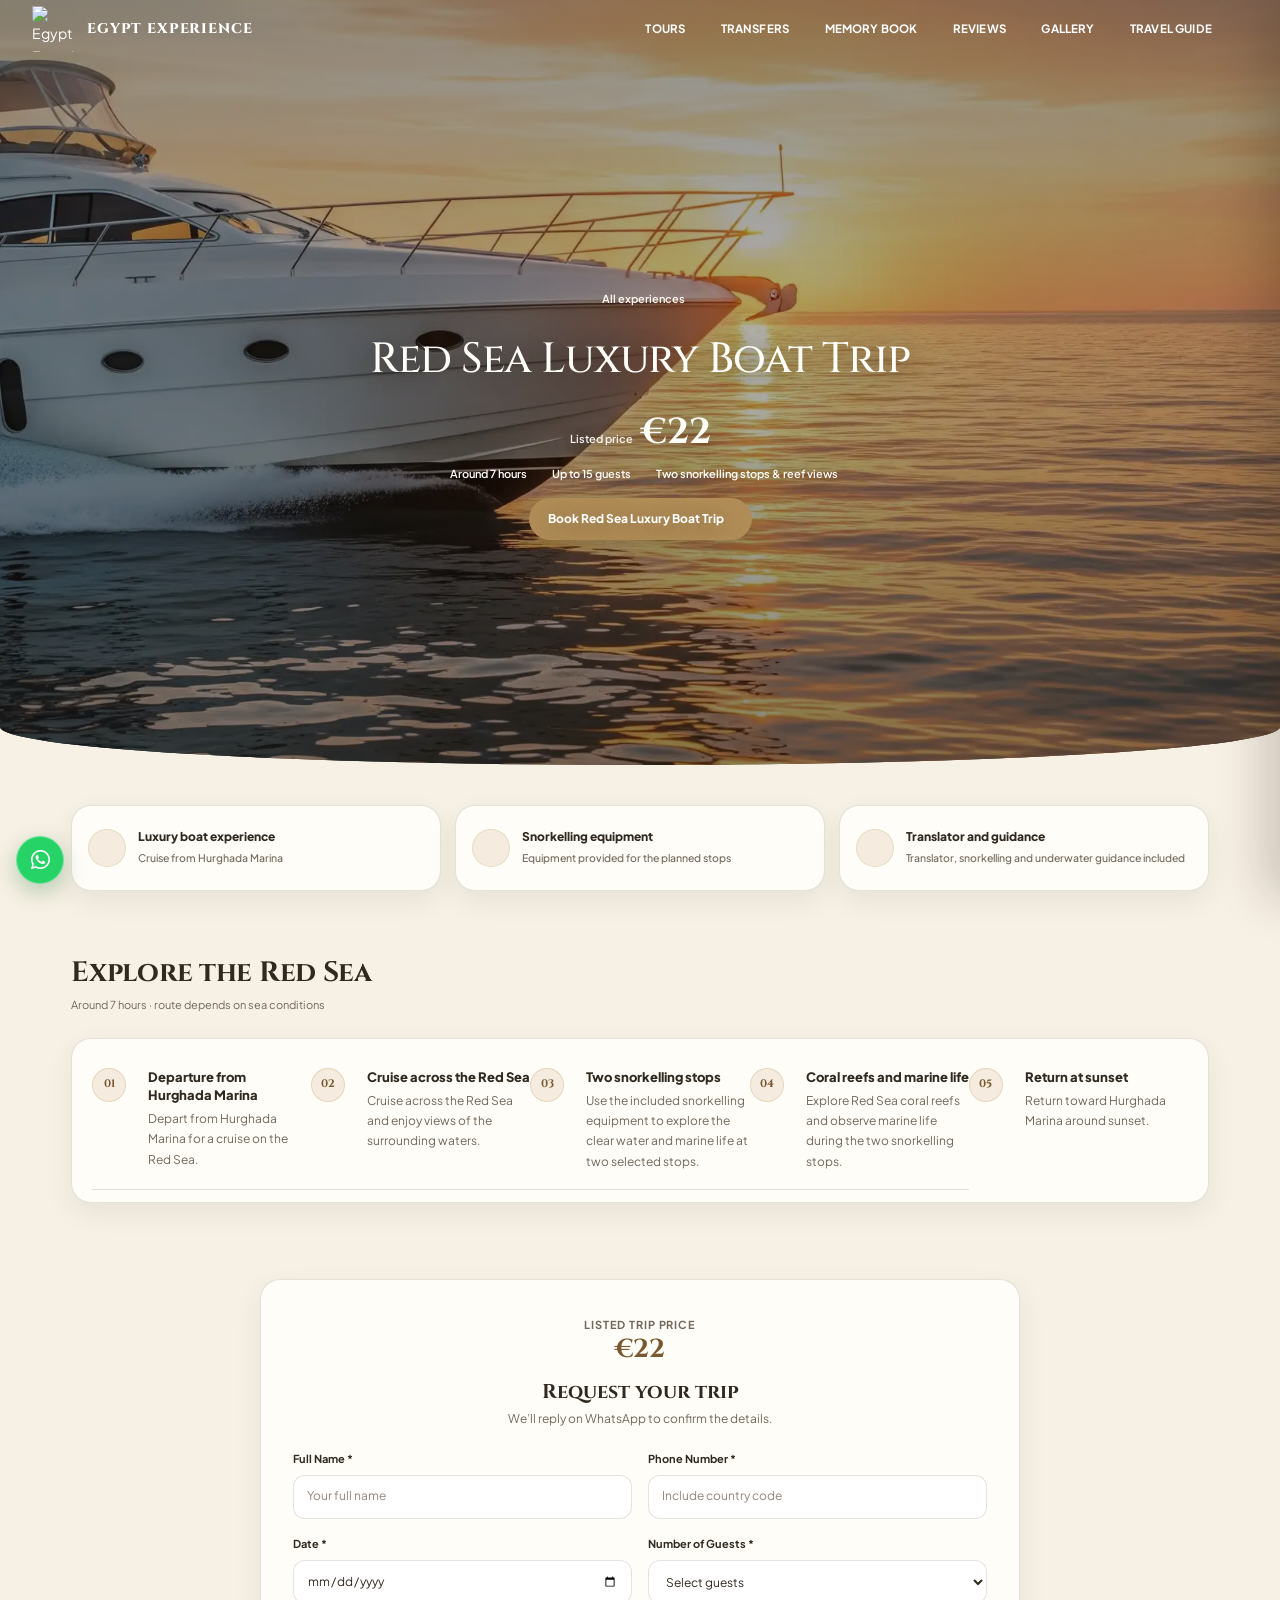
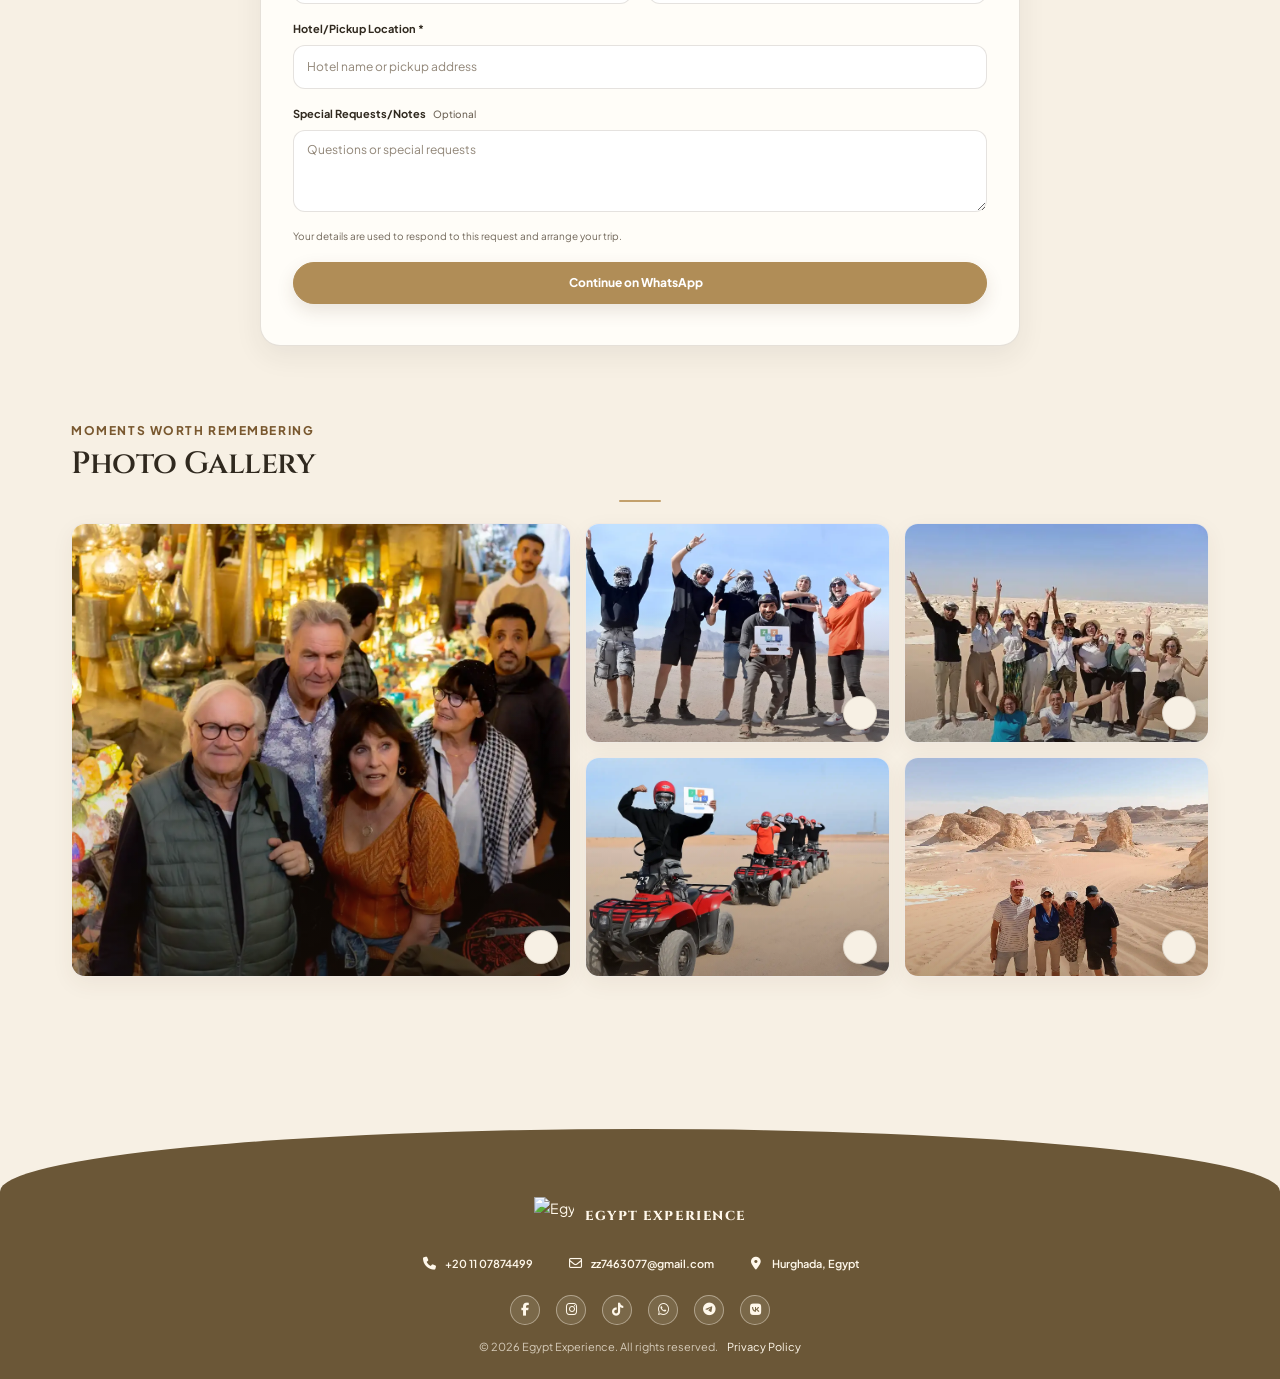
==== Boat11.html @ 452a79b2 "Add files via upload" ====
<!DOCTYPE html>

<html dir="ltr" lang="en">
<head>
<meta charset="utf-8"/>
<meta content="width=device-width, initial-scale=1" name="viewport"/>
<meta content="#f4e5d2" name="theme-color"/>
<meta content="Cruise from Hurghada Marina with two snorkelling stops, snorkelling equipment, a translator, and snorkelling and underwater guidance. Explore Red Sea coral reefs and marine life, returning around sunset." name="description"/>
<meta content="index, follow, max-image-preview:large" name="robots"/>
<link href="https://egyptexperience.com/Boat11.html" rel="canonical"/>
<meta content="website" property="og:type"/>
<meta content="Egypt Experience" property="og:site_name"/>
<meta content="A Luxury Day on the Red Sea | Egypt Experience" property="og:title"/>
<meta content="Cruise from Hurghada Marina with two snorkelling stops, snorkelling equipment, a translator, and snorkelling and underwater guidance. Explore Red Sea coral reefs and marine life, returning around sunset." property="og:description"/>
<meta content="https://egyptexperience.com/Boat11.html" property="og:url"/>
<meta content="https://egyptexperience.com/Boat11.webp" property="og:image"/>
<meta content="Red Sea Luxury Boat Trip in Egypt" property="og:image:alt"/>
<meta content="image/webp" property="og:image:type"/>
<meta content="summary_large_image" name="twitter:card"/>
<meta content="A Luxury Day on the Red Sea | Egypt Experience" name="twitter:title"/>
<meta content="Cruise from Hurghada Marina with two snorkelling stops, snorkelling equipment, a translator, and snorkelling and underwater guidance. Explore Red Sea coral reefs and marine life, returning around sunset." name="twitter:description"/>
<meta content="https://egyptexperience.com/Boat11.webp" name="twitter:image"/>
<title>
   A Luxury Day on the Red Sea | Egypt Experience
  </title>
<link href="logo.webp" rel="icon" type="image/webp"/>
<link as="image" fetchpriority="high" href="Boat.webp" rel="preload"/>
<link href="https://fonts.googleapis.com" rel="preconnect"/>
<link crossorigin="" href="https://fonts.gstatic.com" rel="preconnect"/>
<link href="https://fonts.googleapis.com/css2?family=Cinzel:wght@400;500;600;700&amp;family=Dancing+Script:wght@500;600;700&amp;family=Plus+Jakarta+Sans:wght@300;400;500;600;700;800&amp;display=swap" rel="stylesheet"/>
<link href="https://cdnjs.cloudflare.com/ajax/libs/font-awesome/6.4.0/css/all.min.css" rel="stylesheet"/>
<link href="trip.css" rel="stylesheet"/>
<script defer="" src="https://unpkg.com/lucide@0.468.0/dist/umd/lucide.min.js">
</script>
<script defer="" src="trip.js">
</script>
<script type="application/ld+json">
   {"@context":"https://schema.org","@type":"TouristTrip","name":"Red Sea Luxury Boat Trip","description":"Cruise from Hurghada Marina with two snorkelling stops, snorkelling equipment, a translator, and snorkelling and underwater guidance. Explore Red Sea coral reefs and marine life, returning around sunset.","touristType":"Up to 15 guests","image":"https://egyptexperience.com/Boat11.webp","url":"https://egyptexperience.com/Boat11.html","provider":{"@type":"Organization","name":"Egypt Experience","url":"https://egyptexperience.com/"},"offers":{"@type":"Offer","price":"22","priceCurrency":"EUR","availability":"https://schema.org/InStock","url":"https://egyptexperience.com/Boat11.html"},"itinerary":{"@type":"ItemList","itemListElement":[{"@type":"ListItem","position":1,"name":"Departure from Hurghada Marina"},{"@type":"ListItem","position":2,"name":"Cruise across the Red Sea"},{"@type":"ListItem","position":3,"name":"Two snorkelling stops"},{"@type":"ListItem","position":4,"name":"Coral reefs and marine life"},{"@type":"ListItem","position":5,"name":"Return at sunset"}]}}
  </script>
</head>
<body data-trip-max-guests="15" data-trip-name="Red Sea Luxury Boat Trip" data-trip-price="22" data-whatsapp-number="201107874499">
<header class="app-header">
<div class="header-inner">
<a aria-label="Egypt Experience home" class="header-left" href="index.html">
<img alt="Egypt Experience Logo" class="brand-logo" height="44" src="logo.webp" width="44"/>
<span class="brand-name">EGYPT EXPERIENCE</span>
</a>
<nav aria-label="Main navigation" class="site-nav">
<a href="index.html#trips">TOURS</a>
<a href="index.html#transfer">TRANSFERS</a>
<a href="index.html#about">MEMORY BOOK</a>
<a href="index.html#reviews">REVIEWS</a>
<a href="index.html#gallery">GALLERY</a>
<a href="index.html#guide">TRAVEL GUIDE</a>
</nav>
<div class="header-right">
<button aria-controls="mobile-drawer" aria-expanded="false" aria-label="Open Navigation Menu" class="icon-btn" id="open-drawer-btn" type="button">
<i data-lucide="menu"></i>
</button>
</div>
</div>
</header>
<div aria-hidden="true" class="drawer-backdrop" id="drawer-backdrop" inert="">
</div><aside aria-hidden="true" aria-label="Mobile Navigation" class="drawer-aside" id="mobile-drawer" inert="" role="dialog" tabindex="-1">
<div class="drawer-header">
<h2>
     EGYPT EXPERIENCE
    </h2>
<button aria-label="Close Navigation Menu" class="close-btn" id="close-drawer-btn" type="button">
<i data-lucide="x">
</i>
</button>
</div>
<nav class="drawer-nav">
<a class="active" href="index.html#trips">
<i data-lucide="compass">
</i>
<span>
      Excursions
     </span>
</a>
<a href="index.html#transfer">
<i data-lucide="car">
</i>
<span>
      Transfers
     </span>
</a>
<a href="index.html#about">
<i data-lucide="book-open">
</i>
<span>
      Our Story
     </span>
</a>
<a href="index.html#reviews">
<i data-lucide="star">
</i>
<span>
      Reviews
     </span>
</a>
<a href="index.html#gallery">
<i data-lucide="image">
</i>
<span>
      Gallery
     </span>
</a>
<a href="index.html#guide">
<i data-lucide="info">
</i>
<span>
      Trip Guide
     </span>
</a>
</nav>
<div class="drawer-footer">
<p>
     © 2026 Egypt Experience.
    </p> <p>
     Crafting Unforgettable Journeys.
    </p>
</div>
</aside>
<main id="main-content" tabindex="-1">
<section aria-labelledby="trip-title" class="trip-hero section-shell">
<div aria-hidden="true" class="trip-hero-background">
<img alt="" decoding="async" fetchpriority="high" height="667" src="Boat.webp" width="1000"/>
</div>
<div class="hero-copy">
<a class="back-link" href="index.html#trips">
<i aria-hidden="true" data-lucide="arrow-left">
</i>
      All experiences
     </a>
<h1 id="trip-title">
      Red Sea Luxury
      <span>
       Boat Trip
      </span>
</h1>
<div aria-label="Listed price: 22 euros" class="hero-price">
<span>
       Listed price
      </span>
<strong>
       €22
      </strong>
</div>
<div aria-label="Trip highlights" class="hero-highlights">
<span>
<i aria-hidden="true" data-lucide="clock-3">
</i>
       Around 7 hours
      </span>
<span>
<i aria-hidden="true" data-lucide="users">
</i>
       Up to 15 guests
      </span>
<span>
<i aria-hidden="true" data-lucide="mountain">
</i>
       Two snorkelling stops &amp; reef views
      </span>
</div>
<div class="hero-actions">
<a class="button button-primary" href="#booking">
       Book Red Sea Luxury Boat Trip
       <i aria-hidden="true" data-lucide="arrow-up-right">
</i>
</a>
</div>
</div>
</section>
<div class="trip-main">
<section aria-label="Trip highlights" class="trip-in-a-glance">
<article class="glance-card">
<span class="glance-icon">
<i aria-hidden="true" data-lucide="car-front">
</i>
</span>
<div>
<h2>
        Luxury boat experience
       </h2>
<p>
        Cruise from Hurghada Marina
       </p>
</div>
</article>
<article class="glance-card">
<span class="glance-icon">
<i aria-hidden="true" data-lucide="coffee">
</i>
</span>
<div>
<h2>
        Snorkelling equipment
       </h2>
<p>
        Equipment provided for the planned stops
       </p>
</div>
</article>
<article class="glance-card">
<span class="glance-icon">
<i aria-hidden="true" data-lucide="snowflake">
</i>
</span>
<div>
<h2>
        Translator and guidance
       </h2>
<p>
        Translator, snorkelling and underwater guidance included
       </p>
</div>
</article>
</section>
<section aria-labelledby="itinerary-title" class="trip-section itinerary-compact">
<div class="section-title-row">
<div>
<h2 class="trip-section-heading" id="itinerary-title">
        Explore the Red Sea
       </h2>
</div>
<span class="section-aside-note">
       Around 7 hours · route depends on sea conditions
      </span>
</div>
<ol class="simple-itinerary">
<li>
<span class="timeline-number">
        01
       </span>
<div>
<h3>
         Departure from Hurghada Marina
        </h3>
<p>
         Depart from Hurghada Marina for a cruise on the Red Sea.
        </p>
</div>
</li>
<li>
<span class="timeline-number">
        02
       </span>
<div>
<h3>
         Cruise across the Red Sea
        </h3>
<p>
         Cruise across the Red Sea and enjoy views of the surrounding waters.
        </p>
</div>
</li>
<li>
<span class="timeline-number">
        03
       </span>
<div>
<h3>
         Two snorkelling stops
        </h3>
<p>
         Use the included snorkelling equipment to explore the clear water and marine life at two selected stops.
        </p>
</div>
</li>
<li>
<span class="timeline-number">
        04
       </span>
<div>
<h3>
         Coral reefs and marine life
        </h3>
<p>
         Explore Red Sea coral reefs and observe marine life during the two snorkelling stops.
        </p>
</div>
</li>
<li>
<span class="timeline-number">
        05
       </span>
<div>
<h3>
         Return at sunset
        </h3>
<p>
         Return toward Hurghada Marina around sunset.
        </p>
</div>
</li>
</ol>
</section>
<section aria-labelledby="booking-title" class="trip-section booking-layout" id="booking">
<form class="booking-form" id="booking-form">
<div class="form-heading">
<p class="booking-price-label">
        Listed trip price
       </p>
<div class="booking-price">
<strong>
         €22
        </strong>
</div>
<h3 id="booking-title">
        Request your trip
       </h3>
<p>
        We’ll reply on WhatsApp to confirm the details.
       </p>
</div>
<div class="form-grid">
<label class="field">
<span>
         Full Name *
        </span>
<input autocomplete="name" maxlength="90" name="guestName" placeholder="Your full name" required=""/>
</label>
<label class="field">
<span>
         Phone Number *
        </span>
<input autocomplete="tel" maxlength="35" name="guestPhone" placeholder="Include country code" required="" type="tel"/>
</label>
<label class="field">
<span>
         Date *
        </span>
<input id="trip-date" name="tripDate" required="" type="date"/>
</label>
<label class="field">
<span>
         Number of Guests *
        </span>
<select id="guest-count" name="guests" required="">
<option disabled="" selected="" value="">
          Select guests
         </option>
<option value="1">
          1 guest
         </option>
<option value="2">
          2 guests
         </option>
<option value="3">
          3 guests
         </option>
<option value="4">
          4 guests
         </option>
<option value="5">
          5 guests
         </option>
<option value="6">
          6 guests
         </option>
<option value="7">
          7 guests
         </option>
<option value="8">
          8 guests
         </option>
<option value="9">
          9 guests
         </option>
<option value="10">
          10 guests
         </option>
<option value="11">
          11 guests
         </option>
<option value="12">
          12 guests
         </option>
<option value="13">
          13 guests
         </option>
<option value="14">
          14 guests
         </option>
<option value="15">
          15 guests
         </option>
<option value="16">
          16 guests
         </option>
<option value="17">
          17 guests
         </option>
<option value="18">
          18 guests
         </option>
<option value="19">
          19 guests
         </option>
<option value="20">
          20 guests
         </option>
</select>
</label>
<label class="field field-full">
<span>
         Hotel/Pickup Location *
        </span>
<input maxlength="180" name="pickup" placeholder="Hotel name or pickup address" required=""/>
</label>
<label class="field field-full">
<span>
         Special Requests/Notes
         <em>
          Optional
         </em>
</span>
<textarea maxlength="700" name="notes" placeholder="Questions or special requests" rows="2"></textarea>
</label>
</div>
<p class="form-privacy">
       Your details are used to respond to this request and arrange your trip.
      </p>
<button class="trip-submit" type="submit">
       Continue on WhatsApp
       <i aria-hidden="true" data-lucide="arrow-up-right">
</i>
</button>
<p aria-live="polite" class="form-feedback" id="form-feedback" role="status">
</p>
</form>
</section>
<section class="gallery-section" id="gallery">
  <div class="gallery-header">
    <span class="gallery-subtitle">Moments Worth Remembering</span>
    <h2 class="gallery-title">Photo Gallery</h2>
  </div>
  <div class="gallery-grid">
    <a class="gallery-item" href="front image 1.webp">
      <img alt="Gallery photo 1" decoding="async" loading="lazy" src="front image 1.webp"/>
      <div class="gallery-overlay"><div class="gallery-icon"><i data-lucide="maximize-2"></i></div></div>
    </a>
    <a class="gallery-item" href="front image 2.webp">
      <img alt="Gallery photo 2" decoding="async" loading="lazy" src="front image 2.webp"/>
      <div class="gallery-overlay"><div class="gallery-icon"><i data-lucide="maximize-2"></i></div></div>
    </a>
    <a class="gallery-item" href="front image 3.webp">
      <img alt="Gallery photo 3" decoding="async" loading="lazy" src="front image 3.webp"/>
      <div class="gallery-overlay"><div class="gallery-icon"><i data-lucide="maximize-2"></i></div></div>
    </a>
    <a class="gallery-item" href="front image 4.webp">
      <img alt="Gallery photo 4" decoding="async" loading="lazy" src="front image 4.webp"/>
      <div class="gallery-overlay"><div class="gallery-icon"><i data-lucide="maximize-2"></i></div></div>
    </a>
    <a class="gallery-item" href="front image 5.webp">
      <img alt="Gallery photo 5" decoding="async" loading="lazy" src="front image 5.webp"/>
      <div class="gallery-overlay"><div class="gallery-icon"><i data-lucide="maximize-2"></i></div></div>
    </a>
  </div>
</section>
</div>
</main>
<footer class="site-footer">
  <div class="footer-inner">
    <div class="footer-brand">
      <img alt="Egypt Experience Logo" class="footer-logo" height="40" src="logo.webp" width="40" />
      <span class="footer-brand-name">EGYPT EXPERIENCE</span>
    </div>

    <div class="footer-contact">
      <a aria-label="Call Egypt Experience" class="footer-contact-item" href="tel:+201107874499">
        <i class="fa-solid fa-phone"></i>
        <span>+20 11 07874499</span>
      </a>
      <a class="footer-contact-item" href="mailto:zz7463077@gmail.com">
        <i class="fa-regular fa-envelope"></i>
        <span>zz7463077@gmail.com</span>
      </a>
      <span class="footer-contact-item footer-location">
        <i aria-hidden="true" class="fa-solid fa-location-dot"></i>
        <span>Hurghada, Egypt</span>
      </span>
    </div>

    <div aria-label="Social media links" class="footer-social">
      <a aria-label="Facebook" href="https://www.facebook.com/share/1FWZJ5X1Gh/" rel="noopener noreferrer" target="_blank">
        <i aria-hidden="true" class="fa-brands fa-facebook-f"></i>
      </a>
      <a aria-label="Instagram" href="https://www.instagram.com/egyptexperienceofficial?igsh=MXY0bWU3azJvdzhnZA==" rel="noopener noreferrer" target="_blank">
        <i aria-hidden="true" class="fa-brands fa-instagram"></i>
      </a>
      <a aria-label="TikTok" href="https://www.tiktok.com/@zoztavelegypt1?_t=ZS-8xWNUdJKrAN&amp;_r=1" rel="noopener noreferrer" target="_blank">
        <i aria-hidden="true" class="fa-brands fa-tiktok"></i>
      </a>
      <a aria-label="WhatsApp" href="https://wa.me/201107874499?text=Hello%20Egypt%20Experience" rel="noopener noreferrer" target="_blank">
        <i aria-hidden="true" class="fa-brands fa-whatsapp"></i>
      </a>
      <a aria-label="Telegram" href="https://t.me/EgyptExperience" rel="noopener noreferrer" target="_blank">
        <i aria-hidden="true" class="fa-brands fa-telegram"></i>
      </a>
      <a aria-label="VK social network" href="https://vk.ru/id1078291245" rel="noopener noreferrer" target="_blank">
        <i aria-hidden="true" class="fa-brands fa-vk"></i>
      </a>
    </div>

    <div class="footer-bottom">
      <p>© 2026 Egypt Experience. All rights reserved. <a class="footer-legal-link" href="Policies.html">Privacy Policy</a></p>
    </div>
  </div>
</footer>
<a aria-label="Chat with Egypt Experience on WhatsApp" class="floating-whatsapp" href="https://wa.me/201107874499?text=Hello%20Egypt%20Experience" rel="noopener noreferrer" target="_blank">
<i aria-hidden="true" class="fa-brands fa-whatsapp">
</i>
</a>
<button aria-label="Back to top" class="back-to-top" id="back-to-top" type="button">
<i aria-hidden="true" data-lucide="arrow-up">
</i>
</button>

<div aria-hidden="true" aria-label="Gallery image viewer" class="gallery-lightbox" id="gallery-lightbox" role="dialog" tabindex="-1" inert>
  <div class="gallery-lightbox-content" id="gallery-lightbox-content">
    <button aria-label="Close image viewer" class="gallery-lightbox-close" id="gallery-lightbox-close" type="button"><i data-lucide="x"></i></button>
    <div aria-live="polite" class="gallery-lightbox-info">
      <span id="gallery-lightbox-count">1 / 5</span><span id="gallery-lightbox-caption">Gallery image</span>
    </div>
    <button aria-label="Previous image" class="gallery-lightbox-control gallery-lightbox-nav gallery-lightbox-previous" id="gallery-lightbox-previous" type="button"><i data-lucide="chevron-left"></i></button>
    <img alt="" class="gallery-lightbox-image" decoding="async" draggable="false" id="gallery-lightbox-image"/>
    <button aria-label="Next image" class="gallery-lightbox-control gallery-lightbox-nav gallery-lightbox-next" id="gallery-lightbox-next" type="button"><i data-lucide="chevron-right"></i></button>
    <div aria-label="Image zoom controls" class="gallery-zoom-controls">
      <button aria-label="Zoom out" class="gallery-zoom-button" id="gallery-zoom-out" type="button"><i data-lucide="minus"></i></button>
      <button aria-label="Reset zoom" class="gallery-zoom-button" id="gallery-zoom-reset" type="button"><i data-lucide="maximize-2"></i></button>
      <button aria-label="Zoom in" class="gallery-zoom-button" id="gallery-zoom-in" type="button"><i data-lucide="plus"></i></button>
    </div>
  </div>
</div></body>
</html>
---- trip.css ----
*,
*::before,
*::after { box-sizing: border-box; }
html { scroll-behavior: smooth; scroll-padding-top: 24px; }
body { min-width: 320px; min-height: 100vh; min-height: 100dvh; margin: 0; overflow-x: clip; -webkit-font-smoothing: antialiased; -moz-osx-font-smoothing: grayscale; }
body.modal-open { overflow: hidden; }
img { display: block; max-width: 100%; }
a,
button,
input,
textarea { -webkit-tap-highlight-color: transparent; }
[data-lucide],
svg.lucide { display: inline-block; vertical-align: middle; stroke: currentColor; fill: none; }
.skip-link { position: fixed; z-index: 200; top: 10px; left: 10px; padding: 12px 16px; transform: translateY(-160%); }
.skip-link:focus { transform: translateY(0); }
.app-header { position: absolute; z-index: 45; top: 0; left: 0; width: 100%; padding-top: max(8px, env(safe-area-inset-top)); }
.header-inner { display: flex; width: min(1280px, 100%); height: 58px; align-items: center; justify-content: space-between; margin: 0 auto; padding: 0 var(--page-gutter); }
.header-left { display: inline-flex; min-width: 0; align-items: center; gap: 10px; }
.brand-logo,
.footer-logo { width: 46px; height: 46px; flex: 0 0 auto; object-fit: cover; }
.header-right { display: flex; align-items: center; gap: 9px; }
.icon-btn,
.close-btn { display: inline-flex; width: 46px; height: 46px; min-width: 44px; min-height: 44px; align-items: center; justify-content: center; cursor: pointer; }
.icon-btn svg { width: 19px; height: 19px; }
.close-btn { flex: 0 0 44px; }
.close-btn svg { width: 18px; height: 18px; }
.trip-main { width: min(var(--content-width), 100%); margin: 0 auto; padding: 0 var(--page-gutter) 76px; }
.trip-hero { position: relative; isolation: isolate; display: grid; min-height: clamp(456px, 58.9vw, 655.5px); place-items: center; overflow: hidden; margin: 18px calc(var(--page-gutter) * -1) 0; padding: clamp(100px, 12vw, 150px) var(--page-gutter) 74px; text-align: center; }
.trip-hero::before { position: absolute; z-index: -2; inset: 0; content: ""; }
.hero-copy { width: min(850px, 100%); margin: auto; }
.trip-submit { display: inline-flex; min-height: 48px; align-items: center; justify-content: center; gap: 10px; padding: 12px 20px; cursor: pointer; transition: filter var(--motion-fast) ease, transform var(--motion-standard) var(--motion-ease); }
.trip-submit svg { width: 17px; height: 17px; }
.trip-section { margin-top: clamp(38px, 5vw, 52px); scroll-margin-top: 24px; }
.trip-section-heading { margin: 0 0 17px; line-height: 1.25; text-wrap: balance; }
.trip-submit { width: 100%; margin-top: 20px; }
.floating-whatsapp,
.back-to-top { position: fixed; z-index: 70; bottom: max(16px, env(safe-area-inset-bottom)); display: grid; width: 48px; height: 48px; place-items: center; cursor: pointer; transition: opacity var(--motion-standard) ease,
      visibility var(--motion-standard) ease,
      transform var(--motion-standard) var(--motion-ease),
      background-color var(--motion-fast) ease; }
.floating-whatsapp { left: max(16px, env(safe-area-inset-left)); }
.floating-whatsapp:hover { transform: translateY(-3px); }
.back-to-top { right: max(16px, env(safe-area-inset-right)); opacity: 0; visibility: hidden; pointer-events: none; transform: translateY(10px); }
.back-to-top.is-visible { opacity: 1; visibility: visible; pointer-events: auto; transform: translateY(0); }
.back-to-top svg { width: 19px; height: 19px; stroke-width: 2.4; }
.site-footer { position: relative; z-index: 20; isolation: isolate; width: 100%; min-height: 374px; margin-top: 12px; overflow: hidden; padding: 60px 20px 20px; }
.site-footer::before { position: absolute; z-index: -2; inset: 0; content: ""; }
.site-footer::after { position: absolute; z-index: -1; inset: 0; content: ""; pointer-events: none; }
.footer-inner { position: relative; display: flex; width: min(760px, 100%); min-height: 282px; flex-direction: column; align-items: center; margin: 0 auto; text-align: center; }
.footer-brand { display: flex; flex-direction: column; align-items: center; gap: 7px; margin-bottom: 22px; }
.footer-logo { width: 42px; height: 42px; }
#gallery-previous { grid-column: 1; grid-row: 2; }
#gallery-next { grid-column: 3; grid-row: 2; }
.sr-only { position: absolute; width: 1px; height: 1px; overflow: hidden; clip: rect(0,0,0,0); white-space: nowrap; clip-path: inset(50%); }
@media (max-width: 760px) {.trip-main { padding-bottom: 60px; }
.trip-hero { min-height: clamp(446.5px, 74.1svh, 617.5px); padding-top: 112px; }
.site-footer { min-height: 332px; margin-top: 4px; padding: 50px 16px 18px; }
.floating-whatsapp,
.back-to-top { bottom: max(12px, env(safe-area-inset-bottom)); width: 44px; height: 44px; }
.floating-whatsapp { left: max(12px, env(safe-area-inset-left)); }
.back-to-top { right: max(12px, env(safe-area-inset-right)); }}
@media (max-width: 480px) {.header-inner { padding-inline: 13px; }
.brand-name { max-width: 160px; }
.brand-logo { width: 38px; height: 38px; }
.trip-hero { margin-top: 12px; }
.trip-section { margin-top: 36px; }
.site-footer { min-height: 310px; padding: 44px 14px 16px; }
.footer-brand { margin-bottom: 19px; }
.footer-logo { width: 36px; height: 36px; }}
@media (max-width: 360px) {.brand-name { max-width: 135px; }
.header-inner { padding-inline: 10px; }}
@media (max-height: 520px) and (orientation: landscape) {.trip-hero { min-height: 389.5px; padding-top: 90px; padding-bottom: 62px; }}
@media (prefers-reduced-motion: reduce) {html { scroll-behavior: auto; }
*,
*::before,
*::after { scroll-behavior: auto !important; animation-duration: .01ms !important; animation-iteration-count: 1 !important; transition-duration: .01ms !important; }}
.app-header { position:absolute; }
.header-inner { height:54px; padding-inline:clamp(14px,2.5vw,28px)
; }
.brand-logo { width:42px; height:42px
; }
.icon-btn { width:42px; height:42px; min-width:42px; min-height:42px
; }
.trip-hero { min-height:clamp(460px,70vh,680px); margin:0 calc(var(--page-gutter)*-1) 0; padding:clamp(104px,13vh,145px) var(--page-gutter) 68px; text-align:center
; }
.trip-hero-background { position:absolute; z-index:-2; inset:0; display:block; width:100%; height:100%
; }
.trip-hero-background img { width:100%; height:100%; object-fit:cover; object-position:center
; }
.trip-hero::before { display:none
; }
.hero-copy { width:min(700px,100%); margin:auto; }
.back-link { display:inline-flex; align-items:center; gap:6px; margin-bottom:20px; opacity:.94
; }
.back-link svg { width:14px; height:14px
; }
.hero-price { display:flex; align-items:baseline; justify-content:center; gap:8px; margin-top:14px; }
.hero-price strong { line-height:1; }
.trip-submit { display:inline-flex; min-height:42px; align-items:center; justify-content:center; gap:8px; padding:9px 17px; cursor:pointer; transition:background-color .2s ease,transform .2s ease
; }
.trip-submit svg { width:15px; height:15px
; }
.trip-submit:hover { transform:translateY(-1px); }
.trip-main { width:min(var(--content-width),100%); margin:0 auto; padding:0 var(--page-gutter) 38px
; }
.trip-in-a-glance { display:grid; grid-template-columns:repeat(3,minmax(0,1fr)); gap:12px; margin:22px 0 35px
; }
.glance-card { display:flex; min-width:0; align-items:center; gap:11px; padding:16px 15px; }
.glance-icon { display:grid; width:35px; height:35px; flex:0 0 35px; place-items:center; }
.glance-icon svg { width:17px; height:17px
; }
.glance-card h2 { margin:0 0 4px; line-height:1.35
; }
.glance-card p { margin:0; line-height:1.5
; }
.trip-section { margin-top:36px; scroll-margin-top:24px
; }
.section-title-row { display:flex; align-items:end; justify-content:space-between; gap:18px; margin-bottom:14px
; }
.trip-section-heading { margin:0; line-height:1.2; text-wrap:balance
; }
.section-aside-note,
.gallery-short-note { margin:0 0 2px; white-space:nowrap
; }
.simple-itinerary { position:relative; display:grid; grid-template-columns:repeat(5,minmax(0,1fr)); gap:0; margin:0; padding:0; list-style:none
; }
.simple-itinerary::before { position:absolute; top:17px; right:7%; left:7%; height:1px; content:""
; }
.simple-itinerary li { position:relative; min-width:0; padding:0 11px 0 0
; }
.timeline-number { position:relative; display:grid; width:34px; height:34px; place-items:center; margin-bottom:12px; }
.simple-itinerary h3 { margin:0 0 5px; line-height:1.45
; }
.simple-itinerary p { margin:0; line-height:1.65
; }
.booking-layout { display:grid; grid-template-columns:minmax(0,.78fr) minmax(380px,1fr); align-items:start; gap:clamp(24px,4vw,52px); padding:23px 0 0; }
.booking-form { min-width:0; padding:21px; }
.form-heading { margin-bottom:15px
; }
.form-heading h3 { margin:0; line-height:1.3
; }
.form-heading p { margin:5px 0 0; line-height:1.5
; }
.form-grid { display:grid; grid-template-columns:repeat(2,minmax(0,1fr)); gap:12px
; }
.field { display:grid; min-width:0; gap:5px; }
.field-full { grid-column:1/-1
; }
.field em { margin-left:4px; }
.field input,
.field select,
.field textarea { width:100%; min-width:0; min-height:39px; padding:9px 11px; line-height:1.4
; }
.field textarea { min-height:58px; resize:vertical
; }
.form-privacy { margin:12px 0; line-height:1.55
; }
.trip-submit { width:100%; min-height:42px; }
.form-feedback { margin:8px 0 0; line-height:1.5
; }
.form-feedback:empty { display:none
; }
.gallery-section { padding-bottom:6px
; }
.gallery-layout { display:grid; grid-template-columns:minmax(0,1.25fr) minmax(0,1fr); gap:10px
; }
.gallery-main,
.gallery-thumb { position:relative; display:block; min-width:0; overflow:hidden; padding:0; cursor:zoom-in
; }
.gallery-main { min-height:280px
; }
.gallery-main img,
.gallery-thumb img { width:100%; height:100%; object-fit:cover; transition:transform .3s ease
; }
.gallery-side { display:grid; grid-template-columns:repeat(2,minmax(0,1fr)); grid-template-rows:repeat(2,minmax(0,1fr)); gap:10px; min-width:0
; }
.gallery-thumb { min-height:135px
; }
.image-expand { position:absolute; right:9px; bottom:9px; display:grid; width:29px; height:29px; place-items:center; }
.image-expand svg { width:14px; height:14px
; }
.gallery-main:hover img,
.gallery-thumb:hover img { transform:scale(1.025)
; }
.site-footer { min-height:0; margin-top:34px; padding:22px var(--page-gutter) 18px; }
.site-footer::before,
.site-footer::after { display:none
; }
.footer-inner { display:flex; width:min(var(--content-width),100%); min-height:0; flex-direction:row; flex-wrap:wrap; align-items:center; justify-content:space-between; gap:12px; margin:0 auto; text-align:left
; }
.footer-brand { display:inline-flex; align-items:center; gap:8px; }
.footer-logo { width:30px; height:30px; }
.footer-links { display:flex; flex-wrap:wrap; gap:14px
; }
.footer-links a { text-underline-offset:3px
; }
.copyright { width:100%; text-align:center
; }
.floating-whatsapp { position:fixed; right:18px; bottom:18px; z-index:35; display:grid; width:45px; height:45px; place-items:center; }
.floating-whatsapp svg { width:21px; height:21px
; }
.back-to-top { position:fixed; right:21px; bottom:73px; z-index:34; display:grid; width:37px; height:37px; place-items:center; opacity:0; pointer-events:none; transform:translateY(8px); transition:opacity .2s ease,transform .2s ease; cursor:pointer
; }
.back-to-top.is-visible { opacity:1; pointer-events:auto; transform:translateY(0)
; }
@media (max-width:800px) {.trip-hero { min-height:clamp(420px,76svh,600px); padding-top:100px; padding-bottom:60px
  ; }
.trip-in-a-glance { gap:8px; margin:15px 0 28px
  ; }
.glance-card { align-items:flex-start; gap:8px; padding:12px 10px
  ; }
.glance-icon { width:30px; height:30px; flex-basis:30px
  ; }
.glance-icon svg { width:15px; height:15px
  ; }
.simple-itinerary { grid-template-columns:1fr; gap:12px
  ; }
.simple-itinerary::before { top:16px; bottom:16px; left:16px; width:1px; height:auto
  ; }
.simple-itinerary li { display:grid; grid-template-columns:34px minmax(0,1fr); gap:10px; padding:0
  ; }
.timeline-number { grid-row:1; margin:0; }
.simple-itinerary h3 { margin:1px 0 3px; }
.booking-layout { grid-template-columns:minmax(0,1fr) minmax(0,1.25fr); gap:18px
  ; }
.booking-form { padding:16px
  ; }
.gallery-main { min-height:220px
  ; }
.gallery-thumb { min-height:105px
  ; }}
@media (max-width:620px) {.header-inner { height:50px; padding-inline:14px
  ; }
.brand-logo { width:38px; height:38px
  ; }
.brand-name { max-width:180px
  ; }
.icon-btn { width:39px; height:39px; min-width:39px; min-height:39px
  ; }
.trip-hero { min-height:clamp(410px,74svh,570px); padding:92px 16px 58px
  ; }
.back-link { margin-bottom:17px; }
.hero-price { margin-top:13px
  ; }
.trip-main { padding-inline:14px; padding-bottom:28px
  ; }
.trip-in-a-glance { grid-template-columns:1fr; gap:7px; margin:13px 0 27px
  ; }
.glance-card { align-items:center; padding:10px 12px
  ; }
.trip-section { margin-top:28px
  ; }
.section-title-row { align-items:flex-start; margin-bottom:12px
  ; }
.section-aside-note,
.gallery-short-note { white-space:normal; text-align:right
  ; }
.simple-itinerary { gap:11px
  ; }
.simple-itinerary p { line-height:1.55
  ; }
.booking-layout { grid-template-columns:1fr; gap:12px; padding-top:17px
  ; }
.booking-form { padding:14px; }
.form-heading { margin-bottom:12px
  ; }
.form-grid { gap:10px
  ; }
.field input,
.field select,
.field textarea { min-height:37px; padding:8px 9px; }
.field textarea { min-height:54px
  ; }
.trip-submit { min-height:40px; }
.gallery-layout { grid-template-columns:1fr; gap:8px
  ; }
.gallery-main { min-height:0; aspect-ratio:1.45
  ; }
.gallery-side { grid-template-columns:repeat(2,minmax(0,1fr)); grid-template-rows:auto; gap:8px
  ; }
.gallery-thumb { min-height:0; aspect-ratio:1.25
  ; }
.site-footer { margin-top:25px; padding:17px 14px 14px
  ; }
.footer-inner { justify-content:center; gap:10px
  ; }
.footer-links { justify-content:center; gap:12px
  ; }
.floating-whatsapp { right:12px; bottom:12px; width:41px; height:41px
  ; }
.back-to-top { right:14px; bottom:62px; width:34px; height:34px
  ; }}
@media (max-width:360px) {.trip-main { padding-inline:11px
  ; }
.form-grid { grid-template-columns:1fr
  ; }
.field-full { grid-column:auto
  ; }
.footer-links { gap:9px
  ; }}
@media (prefers-reduced-motion:reduce) {*,
*::before,
*::after { scroll-behavior:auto!important; transition-duration:.01ms!important; }}
.trip-main { padding-bottom:clamp(42px,5vw,64px)
; }
.trip-in-a-glance { margin-top:25px; margin-bottom:clamp(42px,5.2vw,60px); gap:14px
; }
.glance-card { padding:17px 16px; gap:12px
; }
.glance-card h2 { line-height:1.4
; }
.glance-card p { line-height:1.6
; }
.trip-section { margin-top:clamp(44px,5.3vw,62px)
; }
.section-title-row { margin-bottom:22px; align-items:flex-end
; }
.trip-section-heading { line-height:1.15; }
.simple-itinerary { row-gap:0
; }
.simple-itinerary h3 { line-height:1.45
; }
.simple-itinerary p { line-height:1.65
; }
.booking-layout { display:block; max-width:760px; margin:clamp(48px,6vw,68px) auto 0; padding:0; scroll-margin-top:32px
; }
.booking-form { position:relative; max-width:760px; margin:0 auto; padding:clamp(18px,3vw,28px); }
.form-heading { text-align:center; margin-bottom:20px
; }
.booking-price-label { margin:0 0 3px; line-height:1.1
; }
.booking-price { display:flex; align-items:baseline; justify-content:center; gap:8px; margin:0 0 12px; }
.booking-price strong { line-height:1.1; }
.gallery-section { margin-top:clamp(48px,6vw,70px); padding-bottom:8px
; }
.gallery-layout { gap:13px
; }
.gallery-main img,
.gallery-thumb img { object-fit:cover
; }
.site-footer { margin-top:clamp(32px,4vw,46px); padding:23px var(--page-gutter) 13px; }
.footer-inner { width:min(var(--content-width),100%); min-height:52px; display:flex; flex-direction:row; flex-wrap:nowrap; align-items:flex-end; justify-content:space-between; gap:20px; text-align:left
; }
.footer-brand { flex:0 0 auto; gap:8px; white-space:nowrap
; }
.footer-logo { width:31px; height:31px; object-fit:cover
; }
.footer-links { display:flex; flex:0 1 auto; align-items:center; justify-content:center; gap:clamp(12px,2vw,23px); margin-left:auto
; }
.footer-links a { white-space:nowrap
; }
.copyright { flex:0 0 auto; width:auto; margin:0; line-height:1.5; text-align:right; white-space:nowrap
; }
.floating-whatsapp { right:max(16px,env(safe-area-inset-right)); left:auto; bottom:max(16px,env(safe-area-inset-bottom)); width:48px; height:48px; }
.floating-whatsapp i { line-height:1
; }
.floating-whatsapp svg { display:none
; }
.back-to-top { right:max(21px,env(safe-area-inset-right)); bottom:74px; width:37px; height:37px; }
.back-to-top:hover { transform:translateY(-3px)
; }
.sr-only { position:absolute; width:1px; height:1px; padding:0; margin:-1px; overflow:hidden; clip:rect(0,0,0,0); white-space:nowrap; }
@media (max-width:760px) {.trip-in-a-glance { margin:18px 0 38px; gap:9px
  ; }
.glance-card { padding:13px 12px
  ; }
.trip-section { margin-top:42px
  ; }
.section-title-row { margin-bottom:17px
  ; }
.booking-layout { margin-top:44px
  ; }
.booking-form { padding:17px 14px
  ; }
.gallery-section { margin-top:46px
  ; }
.site-footer { margin-top:30px; padding:19px 15px 15px
  ; }
.footer-inner { min-height:0; flex-direction:column; align-items:center; justify-content:center; gap:11px; text-align:center
  ; }
.footer-links { margin:0; gap:18px
  ; }
.copyright { width:100%; text-align:center; white-space:normal
  ; }
.floating-whatsapp { right:max(12px,env(safe-area-inset-right)); bottom:max(12px,env(safe-area-inset-bottom)); width:44px; height:44px
  ; }
.back-to-top { right:max(16px,env(safe-area-inset-right)); bottom:66px; width:35px; height:35px
  ; }}
@media (max-width:420px) {.footer-links { gap:12px
  ; }}
.trip-hero { display:grid; grid-template-columns:minmax(0,1fr) minmax(0,.92fr); align-items:center; gap:clamp(28px,5vw,66px); min-height:clamp(470px,56vw,650px); padding:clamp(100px,12vw,132px) clamp(22px,5vw,68px) 64px; text-align:left; }
.trip-hero-background { z-index:-2
; }
.hero-copy { width:min(100%,560px); margin:0; justify-self:end; text-align:left
; }
.hero-copy .back-link { margin-bottom:18px
; }
.hero-copy h1 { max-width:560px; margin:0; line-height:1.15; text-wrap:balance
; }
.hero-price { justify-content:flex-start; gap:8px; margin-top:16px
; }
.hero-highlights { display:flex; flex-wrap:wrap; gap:9px 14px; margin-top:17px
; }
.hero-highlights span { display:inline-flex; align-items:center; gap:6px; line-height:1.5
; }
.hero-highlights svg { width:14px; height:14px; }
.hero-actions { display:flex; align-items:center; flex-wrap:wrap; gap:10px; margin-top:20px
; }
.hero-actions .button { min-height:42px; padding:10px 16px; }
.trip-main { padding-bottom:clamp(48px,6vw,76px)
; }
.trip-in-a-glance { gap:14px; margin:clamp(28px,4vw,44px) 0 0
; }
.glance-card { padding:17px 16px; gap:12px; min-height:86px
; }
.glance-card p { line-height:1.6
; }
.trip-section { margin-top:var(--section-space); scroll-margin-top:35px
; }
.section-title-row { display:block; margin:0 auto clamp(22px,3vw,32px); text-align:center
; }
.section-title-row>div { width:100%; text-align:center
; }
.trip-section-heading { margin:0 auto; line-height:1.2; text-align:center
; }
.section-aside-note,
.gallery-short-note { display:block; margin:10px auto 0; white-space:normal; text-align:center; }
.simple-itinerary { grid-template-columns:repeat(5,minmax(0,1fr)); gap:12px; padding:25px 22px 22px; }
.simple-itinerary::before { top:42px; right:9%; left:9%; height:2px; }
.simple-itinerary li { padding:0 6px 0 0
; }
.timeline-number { width:36px; height:36px; margin-bottom:14px; }
.simple-itinerary h3 { line-height:1.5
; }
.simple-itinerary p { line-height:1.75
; }
.booking-layout { margin-top:var(--section-space); padding-top:clamp(28px,4vw,42px); gap:clamp(22px,4vw,48px)
; }
.booking-form { padding:clamp(19px,2.5vw,28px); }
.form-heading { margin-bottom:20px
; }
.booking-price { display:flex; align-items:baseline; gap:8px; margin:3px 0 15px; }
.booking-price strong { line-height:1; }
.field { gap:7px
; }
.field input,
.field select,
.field textarea { min-height:43px; padding:10px 12px; transition:border-color .18s ease,box-shadow .18s ease
; }
.trip-submit { min-height:46px; touch-action:manipulation
; }
.gallery-section { margin-top:var(--section-space); padding-bottom:12px
; }
.gallery-layout { gap:13px
; }
.gallery-main,
.gallery-thumb { touch-action:manipulation
; }
.gallery-main { min-height:310px
; }
.gallery-thumb { min-height:148px
; }
.site-footer { margin-top:clamp(38px,5vw,60px); padding:24px var(--page-gutter) 18px; }
.footer-inner { display:grid; grid-template-columns:auto 1fr auto; align-items:center; gap:12px 24px
; }
.footer-brand { white-space:nowrap
; }
.footer-links { justify-content:center; gap:clamp(12px,2vw,24px)
; }
.footer-links a { min-height:36px; display:inline-flex; align-items:center
; }
.copyright { grid-column:1/-1; padding-top:10px; }
.floating-whatsapp { right:18px; bottom:18px; left:auto; width:48px; height:48px; }
.back-to-top { right:23px; bottom:76px; width:39px; height:39px
; }
.sr-only { position:absolute; width:1px; height:1px; padding:0; margin:-1px; overflow:hidden; clip:rect(0,0,0,0); white-space:nowrap; }
@media (max-width:900px) {.trip-hero { grid-template-columns:minmax(0,1fr) minmax(0,.8fr); gap:24px; padding-inline:26px
  ; }
.simple-itinerary { grid-template-columns:repeat(3,minmax(0,1fr)); row-gap:24px
  ; }
.simple-itinerary::before { display:none
  ; }
.simple-itinerary li { padding:0 8px 0 0
  ; }
.booking-layout { grid-template-columns:minmax(0,.7fr) minmax(0,1fr)
  ; }
.footer-inner { grid-template-columns:1fr auto
  ; }
.footer-links { justify-content:flex-end
  ; }
.copyright { grid-column:1/-1
  ; }}
@media (max-width:680px) {.trip-hero { grid-template-columns:1fr; gap:28px; min-height:0; padding:104px 20px 55px; text-align:left
  ; }
.hero-copy { width:100%; max-width:520px; justify-self:center
  ; }
.trip-in-a-glance { grid-template-columns:1fr; gap:10px; margin-top:25px
  ; }
.glance-card { min-height:0; align-items:center; padding:13px 14px
  ; }
.trip-section { margin-top:clamp(48px,12vw,64px)
  ; }
.section-title-row { margin-bottom:23px
  ; }
.simple-itinerary { grid-template-columns:1fr; gap:0; padding:19px 16px
  ; }
.simple-itinerary li { display:grid; grid-template-columns:38px minmax(0,1fr); gap:12px; padding:14px 0; }
.timeline-number { grid-row:1; width:34px; height:34px; margin:0; }
.simple-itinerary h3 { margin:2px 0 5px
  ; }
.simple-itinerary p { line-height:1.75
  ; }
.booking-layout { grid-template-columns:1fr; gap:20px
  ; }
.booking-form { padding:19px 16px
  ; }
.form-grid { gap:12px
  ; }
.field input,
.field select,
.field textarea { min-height:44px; }
.gallery-layout { grid-template-columns:1fr; gap:10px
  ; }
.gallery-main { min-height:0; aspect-ratio:1.25
  ; }
.gallery-side { grid-template-columns:repeat(2,minmax(0,1fr)); grid-template-rows:auto
  ; }
.gallery-thumb { min-height:0; aspect-ratio:1.15
  ; }
.site-footer { margin-top:38px; padding:20px 15px 16px
  ; }
.footer-inner { grid-template-columns:1fr; justify-items:center; gap:9px; text-align:center
  ; }
.footer-links { justify-content:center; gap:9px 18px
  ; }
.footer-links a { min-height:34px
  ; }
.copyright { padding-top:10px; }
.floating-whatsapp { right:14px; bottom:14px; width:46px; height:46px
  ; }
.back-to-top { right:18px; bottom:68px; width:36px; height:36px
  ; }}
@media (max-width:380px) {.trip-hero { padding-inline:15px
  ; }
.hero-highlights { gap:8px
  ; }
.form-grid { grid-template-columns:1fr
  ; }
.field-full { grid-column:auto
  ; }}
.hero-copy { width:min(100%,560px); margin:0; justify-self:end; text-align:left; }
.hero-copy .back-link { margin-bottom:18px
; }
.hero-copy h1 { max-width:560px; margin:0; line-height:1.15; text-wrap:balance; }
.hero-actions .button-primary { display:inline-flex; min-height:42px; align-items:center; justify-content:center; gap:8px; padding:10px 16px; transition:transform .2s ease,filter .2s ease
; }
.hero-actions .button-primary:hover { transform:translateY(-2px); }
@media (max-width:680px) {.hero-copy { width:100%; max-width:520px; justify-self:center
  ; }}
.trip-hero { display: flex; min-height: clamp(390px, 48vw, 520px); align-items: center; justify-content: center; padding: clamp(92px, 10vw, 124px) var(--page-gutter) clamp(54px, 7vw, 76px); text-align: center; }
.hero-copy { width: min(100%, 680px); margin-inline: auto; justify-self: center; text-align: center; }
.hero-copy .back-link { margin-bottom: 20px; }
.hero-copy h1 { max-width: 620px; margin-inline: auto; line-height: 1.22; }
.hero-price { margin-top: 17px; }
.hero-highlights { justify-content: center; gap: 10px 18px; margin-top: 18px; }
.hero-actions { justify-content: center; margin-top: 20px; }
.trip-main { padding-bottom: clamp(56px, 7vw, 82px); }
.trip-in-a-glance { margin-top: 30px; margin-bottom: clamp(42px, 5.5vw, 64px); }
.trip-section { margin-top: clamp(48px, 6vw, 70px); }
.section-title-row { align-items: center; margin-bottom: 20px; }
.trip-section-heading { line-height: 1.3; }
.simple-itinerary { row-gap: 26px; }
.booking-layout { margin-top: clamp(52px, 6.5vw, 76px); }
.gallery-section { margin-top: clamp(52px, 6.5vw, 76px); }
.footer-brand { cursor: default; }
.floating-whatsapp,
.back-to-top { right: max(14px, env(safe-area-inset-right)); left: auto; width: 42px; height: 42px; }
.back-to-top { bottom: calc(max(14px, env(safe-area-inset-bottom)) + 50px); }
.floating-whatsapp { bottom: max(14px, env(safe-area-inset-bottom)); }
.back-to-top svg { width: 18px; height: 18px; }
@media (max-width: 680px) {.trip-hero { min-height: 0; padding: 92px 18px 54px; text-align: center; }
.hero-copy { max-width: 500px; text-align: center; }
.hero-copy .back-link { margin-bottom: 17px; }
.hero-price { margin-top: 14px; }
.hero-highlights { gap: 8px 12px; margin-top: 15px; }
.hero-actions { gap: 12px; margin-top: 17px; }
.trip-in-a-glance { grid-template-columns: 1fr; gap: 10px; margin-top: 22px; margin-bottom: 42px; }
.glance-card { padding: 13px 14px; }
.trip-section { margin-top: 48px; }
.section-title-row { margin-bottom: 18px; }
.simple-itinerary { padding: 15px 13px; }
.simple-itinerary li { padding: 16px 0; }
.simple-itinerary p { line-height: 1.8; }
.booking-layout { margin-top: 50px; padding-top: 26px; }
.booking-form { padding: 17px 14px; }
.gallery-section { margin-top: 50px; }
.site-footer { margin-top: 42px; }
.floating-whatsapp,
.back-to-top { width: 40px; height: 40px; right: max(12px, env(safe-area-inset-right)); }
.back-to-top { bottom: calc(max(12px, env(safe-area-inset-bottom)) + 47px); }
.floating-whatsapp { bottom: max(12px, env(safe-area-inset-bottom)); }}
@media (max-width: 380px) {.trip-hero { padding: 86px 14px 48px; }
.trip-section { margin-top: 44px; }
.section-title-row { margin-bottom: 16px; }
.floating-whatsapp,
.back-to-top { width: 38px; height: 38px; }
.back-to-top { bottom: calc(max(12px, env(safe-area-inset-bottom)) + 45px); }}
.hero-copy h1 { line-height: 1.14; text-wrap: balance; }
.hero-price { gap: 6px; margin-top: clamp(11px, 1.8vw, 16px); }
.hero-highlights { gap: 7px 13px; margin-top: clamp(12px, 2vw, 17px); }
.hero-highlights span { line-height: 1.45; }
.hero-highlights svg { width: 13px; height: 13px; flex: 0 0 auto; }
.hero-actions { gap: 8px; margin-top: clamp(13px, 2vw, 18px); }
.hero-actions .button-primary { min-height: 38px; padding: 8px 13px; gap: 6px; }
.field input::placeholder,
.field textarea::placeholder { line-height: 1.4; }
.gallery-main img,
.gallery-thumb img { object-fit: cover; object-position: center; }
@media (max-width: 680px) {.trip-hero { min-height: 0; padding: 86px 16px 38px; }
.hero-copy { max-width: 440px; }
.hero-copy .back-link { margin-bottom: 13px; }
.hero-copy h1 { line-height: 1.16; }
.hero-price { margin-top: 10px; }
.hero-highlights { max-width: 390px; justify-content: center; gap: 7px 10px; margin: 12px auto 0; }
.hero-actions { margin-top: 14px; }
.hero-actions .button-primary { min-height: 36px; padding: 8px 12px; }
.field input,
.field select,
.field textarea { min-height: 44px; }}
@media (max-width: 380px) {.trip-hero { padding: 82px 12px 34px; }
.hero-highlights { gap: 6px 8px; }
.hero-actions .button-primary { padding-inline: 10px; }}
.trip-hero { min-height: 75vh; min-height: 75svh; height: 75vh; height: 75svh; box-sizing: border-box; overflow: hidden; }
.trip-hero .hero-price { width: fit-content; max-width: 100%; margin: clamp(11px, 1.8vw, 16px) auto 0; justify-content: center; text-align: center; }
.trip-hero .hero-highlights,
.trip-hero .hero-actions { justify-content: center; }
.field input,
.field select,
.field textarea,
.field input::placeholder,
.field textarea::placeholder { line-height: 1.35; }
.field input,
.field select,
.field textarea { padding-inline: 10px; }
@media (max-width: 680px) {.trip-hero { min-height: 75vh; min-height: 75svh; height: 75vh; height: 75svh; padding: 82px 16px 24px; }
.trip-hero .hero-copy { width: 100%; max-width: 440px; margin-inline: auto; }
.trip-hero .hero-price { margin-left: auto; margin-right: auto; }}
.trip-hero { height: 85vh; height: 85svh; min-height: 85vh; min-height: 85svh; max-height: none; }
@media (max-width: 680px) {.trip-hero { height: 85vh; height: 85svh; min-height: 85vh; min-height: 85svh; }
.trip-hero .hero-copy h1 { line-height: 1.16; }
.trip-hero .hero-actions .button-primary { min-height: 32px !important; padding: 7px 10px !important; gap: 5px !important; line-height: 1.2; }}
@media (max-width: 380px) {.trip-hero .hero-actions .button-primary { min-height: 30px !important; padding: 6px 9px !important; }}
.trip-hero-background { position: absolute; z-index: -2; inset: 0; display: block; width: 100%; height: 100%; pointer-events: none; }
.trip-hero-background img { display: block; width: 100%; height: 100%; object-fit: cover; object-position: center; }
.gallery-main img,
.gallery-thumb img { display: block; max-width: 100%; }
.footer-inner { display: flex !important; flex-direction: row !important; flex-wrap: wrap !important; align-items: center !important; justify-content: center !important; gap: 8px 12px !important; text-align: left !important; }
.footer-brand { flex: 0 0 auto; }
.copyright { flex: 0 1 auto !important; width: auto !important; margin: 0 !important; padding: 0 !important; text-align: left !important; white-space: normal !important; }
.footer-links { flex: 0 0 auto !important; justify-content: flex-start !important; gap: 0 !important; margin: 0 !important; }
.footer-links a { display: inline-flex; align-items: center; text-underline-offset: 3px; }
button,
a,
input,
select,
textarea { touch-action: manipulation; }
button,
a { -webkit-tap-highlight-color: rgba(185,134,72,.18); }
@media (max-width: 680px) {.footer-inner { justify-content: center !important; gap: 7px 10px !important; text-align: center !important; }
.footer-brand,
.copyright,
.footer-links { justify-content: center !important; text-align: center !important; }}
@media (prefers-reduced-motion: reduce) {*,
*::before,
*::after { scroll-behavior: auto !important; animation-duration: .01ms !important; animation-iteration-count: 1 !important; transition-duration: .01ms !important; }}
.gallery-layout { grid-template-columns:minmax(0,1.08fr) minmax(0,.92fr); align-items:start; gap:8px; }
.gallery-main,
.gallery-thumb { aspect-ratio: unset; min-height:0; height:auto; }
.gallery-main { aspect-ratio: 4 / 3; align-self:start; }
.gallery-side { grid-template-columns:repeat(2,minmax(0,1fr)); grid-template-rows:repeat(2,auto); align-content:start; gap:8px; }
.gallery-thumb { aspect-ratio: 4 / 3; }
.gallery-main img,
.gallery-thumb img { display:block; width:100%; height:100%; aspect-ratio:inherit; object-fit:cover; object-position:center; }
@media (min-width:761px) {.gallery-layout { grid-template-columns:minmax(0,1fr) minmax(0,.92fr); gap:9px; }
.gallery-main { aspect-ratio:4 / 3; }
.gallery-side { gap:9px; }
.gallery-thumb { aspect-ratio:4 / 3; }}
@media (max-width:760px) {.gallery-layout { grid-template-columns:minmax(0,1fr) minmax(0,.92fr); gap:7px; }
.gallery-side { gap:7px; }
.gallery-main { aspect-ratio:3 / 4; }
.gallery-thumb { aspect-ratio:1 / 1; }}
@media (max-width:420px) {.gallery-layout { grid-template-columns:minmax(0,1fr) minmax(0,.9fr); gap:6px; }
.gallery-side { gap:6px; }
.image-expand { right:5px; bottom:5px; width:25px; height:25px; }}
.gallery-main,
.gallery-thumb { overflow: hidden; isolation: isolate; }
.gallery-main img,
.gallery-thumb img { display: block; width: 100%; height: 100%; object-fit: cover; object-position: center; }
.trip-hero-background { position:absolute; z-index:-2; inset:0; width:100%; height:100%; pointer-events:none; overflow:hidden; }
.trip-hero-background img { display:block; width:100%; height:100%; max-width:none; object-fit:cover; object-position:center; }
.footer-inner { width:min(var(--content-width),100%); margin-inline:auto; }
.footer-brand,
.footer-links,
.copyright { min-width:0; }
@media (max-width:680px) {.trip-hero { padding-bottom:48px; }
.simple-itinerary { gap:0; padding:15px 14px; }
.simple-itinerary li { grid-template-columns:36px minmax(0,1fr); gap:10px; padding:11px 0; }
.timeline-number { width:34px; height:34px; }
.simple-itinerary h3 { margin:1px 0 3px; }
.simple-itinerary p { line-height:1.62; }
.gallery-layout { grid-template-columns:1fr; gap:10px; }
.gallery-main { aspect-ratio:1.65; }
.gallery-side { grid-template-columns:repeat(2,minmax(0,1fr)); grid-template-rows:auto; gap:10px; }
.gallery-thumb { aspect-ratio:1.45; min-height:0; }
.gallery-main,
.gallery-thumb { min-height:44px; }
.site-footer { margin-top:34px; padding:22px 15px calc(16px + env(safe-area-inset-bottom)); }
.footer-inner { display:flex; flex-direction:column; align-items:center; justify-content:center; gap:10px; text-align:center; }
.footer-brand,
.footer-links,
.copyright { width:100%; justify-content:center; text-align:center; }
.footer-links { gap:10px 18px; flex-wrap:wrap; }
.footer-links a { min-height:44px; padding:8px 4px; }
.copyright { padding-top:10px; white-space:normal; }}
@media (max-width:380px) {.simple-itinerary { padding-inline:12px; }
.simple-itinerary li { grid-template-columns:34px minmax(0,1fr); gap:9px; padding:10px 0; }
.simple-itinerary p { line-height:1.58; }
.gallery-main { aspect-ratio:1.55; }
.gallery-side { gap:8px; }
.gallery-thumb { aspect-ratio:1.3; }}
@media (hover:none) and (pointer:coarse) {.gallery-main,
.gallery-thumb,
.trip-submit,
.icon-btn,
.close-btn,
.floating-whatsapp,
.back-to-top { -webkit-tap-highlight-color:transparent; touch-action:manipulation; }
.gallery-main:hover img,
.gallery-thumb:hover img { transform:none; }}
@media (max-width:680px) {.simple-itinerary { gap: 0; padding: 12px 12px; }
.simple-itinerary li { grid-template-columns: 34px minmax(0,1fr); gap: 8px; padding: 7px 0; }
.timeline-number { width: 32px; height: 32px; }
.simple-itinerary h3 { margin: 0 0 2px; }
.simple-itinerary p { line-height: 1.52; }
.gallery-layout { grid-template-columns: 1fr; gap: 9px; }
.gallery-main { width: 100%; aspect-ratio: 16 / 9; }
.gallery-side { grid-template-columns: repeat(2,minmax(0,1fr)); grid-template-rows: repeat(2,minmax(0,1fr)); gap: 9px; }
.gallery-thumb { aspect-ratio: 4 / 3; }
.site-footer { margin-top: 30px; padding: 20px 15px calc(15px + env(safe-area-inset-bottom)); }
.footer-inner { gap: 8px; }}
@media (min-width:681px) {.site-footer { padding-block: 20px 16px; }
.footer-inner { display: grid !important; grid-template-columns: minmax(0,1fr) auto minmax(0,1fr) !important; align-items: center !important; gap: 18px 28px !important; }
.footer-brand { justify-self: start; }
.copyright { justify-self: center; text-align: center !important; }
.footer-links { justify-self: end; }}
@media (max-width:380px) {.simple-itinerary { padding-inline: 10px; }
.simple-itinerary li { grid-template-columns: 32px minmax(0,1fr); gap: 8px; padding: 6px 0; }
.timeline-number { width: 30px; height: 30px; }
.simple-itinerary p { line-height: 1.5; }
.gallery-main { aspect-ratio: 16 / 9; }
.gallery-side { gap: 7px; }
.gallery-thumb { aspect-ratio: 4 / 3; }}
.trip-hero { border-bottom-left-radius: 28px; border-bottom-right-radius: 28px; }
@media (min-width: 761px) {.gallery-layout { align-items: stretch; }
.gallery-main { min-height: 0; height: 100%; }
.gallery-side { height: 100%; min-height: 0; }
.gallery-thumb { min-height: 0; }
.site-footer { padding-block: 14px 12px; }
.footer-inner { min-height: 54px; display: grid !important; grid-template-columns: minmax(0, 1fr) minmax(0, auto) minmax(0, 1fr) !important; align-items: end !important; gap: 10px 28px !important; }
.footer-brand { grid-column: 1; justify-self: start; align-self: end; margin: 0; }
.footer-links { grid-column: 2; justify-self: center; align-self: end; margin: 0; }
.copyright { grid-column: 3; justify-self: end; align-self: end; width: auto; margin: 0; text-align: right !important; }}
@media (max-width: 760px) {.gallery-main { aspect-ratio: 1.75; }
.gallery-thumb { aspect-ratio: 1.55; }
.site-footer { margin-top: 18px; padding: 12px 14px calc(10px + env(safe-area-inset-bottom)); }
.footer-inner { gap: 6px; }
.footer-brand { margin: 0; }
.footer-links { gap: 6px 12px; }
.footer-links a { min-height: 36px; padding: 5px 3px; }
.copyright { padding-top: 5px; }}
.trip-hero { position: relative; isolation: isolate; display: flex; min-height: clamp(390px, 48vw, 520px); align-items: center; justify-content: center; margin: 0 calc(var(--page-gutter) * -1); padding: clamp(104px, 12vw, 132px) var(--page-gutter) clamp(56px, 7vw, 76px); overflow: hidden; text-align: center; }
.trip-hero-background { position: absolute; z-index: -1; inset: 0; display: block; width: 100%; height: 100%; overflow: hidden; pointer-events: none; }
.trip-hero-background::after { position: absolute; inset: 0; content: ""; }
.trip-hero-background img { display: block; width: 100%; height: 100%; object-fit: cover; object-position: center 52%; }
.trip-hero::before { display: none; }
.hero-copy { position: relative; z-index: 1; width: min(100%, 760px); margin: 0 auto; justify-self: center; text-align: center; }
.hero-copy .back-link { margin-bottom: 28px; }
.hero-copy h1 { max-width: 760px; margin: 0 auto; line-height: 1.14; text-wrap: balance; }
.hero-price { justify-content: center; margin-top: 16px; }
.hero-highlights { justify-content: center; gap: 9px 18px; margin-top: 17px; }
.hero-actions { justify-content: center; margin-top: 20px; }
.hero-actions .button-primary { min-height: 44px; padding: 11px 17px; transition: background-color 180ms ease, transform 180ms ease, box-shadow 180ms ease; }
.hero-actions .button-primary:hover { transform: translateY(-1px); }
.trip-main { min-width: 0; }
.trip-in-a-glance,
.trip-section,
.gallery-layout,
.booking-layout,
.form-grid,
.glance-card { min-width: 0; }
.glance-card p,
.simple-itinerary p,
.section-aside-note,
.gallery-short-note { overflow-wrap: anywhere; }
.gallery-open,
.floating-whatsapp,
.back-to-top { -webkit-tap-highlight-color: transparent; touch-action: manipulation; }
@media (max-width: 760px) {.trip-hero { min-height: clamp(430px, 78svh, 540px); padding: 104px max(18px, var(--page-gutter)) 54px; }
.trip-hero-background img { object-position: center center; }
.hero-copy { max-width: 560px; }
.hero-copy .back-link { margin-bottom: 23px; }
.hero-copy h1 { line-height: 1.18; }
.hero-highlights { max-width: 560px; margin-inline: auto; gap: 10px 14px; }
.trip-in-a-glance { grid-template-columns: 1fr; }
.gallery-layout { grid-template-columns: minmax(0, 1fr); }}
@media (max-width: 480px) {.trip-hero { min-height: max(440px, 76svh); padding: 96px 17px 48px; }
.hero-copy .back-link { margin-bottom: 21px; }
.hero-price { gap: 7px; }
.hero-highlights { gap: 9px 12px; }
.hero-actions .button-primary { width: auto; max-width: 100%; min-height: 46px; }
.trip-main { padding-inline: max(15px, var(--page-gutter)); }}
@media (prefers-reduced-motion: reduce) {.hero-actions .button-primary { transition: none; }}
.trip-hero { overflow: hidden; }
.trip-hero-background { overflow: hidden; }
html { scroll-padding-top: 76px; }
.app-header { position: absolute; z-index: 45; top: 0; left: 0; width: 100%; padding-top: max(10px, env(safe-area-inset-top)); }
.header-inner { display: grid; width: min(1240px, calc(100% - 64px)); min-height: 70px; grid-template-columns: auto minmax(0, 1fr) auto; align-items: center; gap: 26px; margin: 0 auto; padding: 0; }
.header-left { display: inline-flex; min-width: 0; align-items: center; gap: 9px; }
.brand-logo { display: block; width: 46px; height: 46px; flex: 0 0 46px; object-fit: contain; }
.brand-name { overflow: hidden; line-height: 1.05; text-overflow: ellipsis; white-space: nowrap; }
.site-nav { display: flex; min-width: 0; align-items: center; justify-content: flex-end; gap: clamp(15px, 1.9vw, 27px); margin-left: auto; }
.site-nav a { position: relative; display: inline-flex; min-height: 44px; align-items: center; justify-content: center; padding: 0 11px; white-space: nowrap; transition: color 220ms ease, background-color 220ms ease, box-shadow 220ms ease, transform 220ms var(--motion-ease); }
.site-nav a::after { display: none; }
.site-nav a:hover,
.site-nav a:focus-visible { transform: translateY(-1px); }
.header-right { display: flex; min-width: 0; align-items: center; justify-content: flex-end; gap: 8px; }
.icon-btn { display: none; width: 44px; height: 44px; min-width: 44px; min-height: 44px; align-items: center; justify-content: center; cursor: pointer; }
.icon-btn svg,
.close-btn svg { width: 18px; height: 18px; }
.close-btn { display: grid; width: 44px; height: 44px; min-width: 44px; min-height: 44px; flex: 0 0 44px; place-items: center; cursor: pointer; }
.trip-hero { overflow: hidden; }
.trip-hero-background { overflow: hidden; }
.trip-hero-background img { width: 100%; height: 100%; object-fit: cover; }
.field input::placeholder,
.field textarea::placeholder { opacity: 1; }
.button-primary,
.hero-actions .button-primary,
.trip-submit,
.booking-form button[type="submit"],
.back-to-top { transition: background-color 220ms ease, color 220ms ease, box-shadow 220ms ease, transform 220ms var(--motion-ease), border-color 220ms ease; }
.site-footer { min-height: 0; margin-top: 12px; padding: 38px 20px 22px; }
.site-footer::before,
.site-footer::after { display: none !important; }
.footer-links a { text-underline-offset: 3px; }
@media (max-width: 1100px) and (min-width: 761px) {.header-inner { width: min(100% - 36px, 1180px); gap: 13px; }
.site-nav { gap: 13px; }}
@media (max-width: 940px) and (min-width: 761px) {.header-inner { gap: 16px; }
.site-nav { gap: 12px; }}
@media (max-width: 760px) {html { scroll-padding-top: 70px; }
.header-inner { width: calc(100% - 24px); min-height: 62px; grid-template-columns: minmax(0, 1fr) auto; gap: 10px; }
.brand-logo { width: 38px; height: 38px; flex-basis: 38px; }
.brand-name { max-width: 62vw; }
.site-nav { display: none !important; }
.icon-btn { display: inline-flex !important; }}
@media (max-width: 480px) {.header-inner { width: calc(100% - 20px); }
.brand-name { max-width: 60vw; }}
@media (max-width: 380px) {.header-inner { width: calc(100% - 18px); gap: 8px; }
.brand-logo { width: 35px; height: 35px; flex-basis: 35px; }
.brand-name { max-width: 56vw; }}
@media (orientation: landscape) and (max-height: 520px) {.trip-hero { min-height: 440px; }}
@media (prefers-reduced-motion: reduce) {html { scroll-behavior: auto !important; }
.site-nav a,
.button-primary,
.hero-actions .button-primary,
.trip-submit,
.back-to-top { transition: none !important; }}
:root {
  color-scheme: light;
  --bg: #f7f0e4;
  --surface: #fffdf8;
  --surface-warm: #f5ecdf;
  --bg-soft: #efe4d4;
  --surface-deep: #e5d5bd;
  --panel-bg: #fffdf8;
  --ink: #30291f;
  --text-color: #30291f;
  --muted: #71675a;
  --accent: #b58a4a;
  --accent-deep: #79582f;
  --gold: #b58a4a;
  --gold-soft: #d9c39f;
  --line: rgba(73, 54, 32, .14);
  --site-button: #b08d57;
  --site-button-hover: #b08d57;
  --site-button-text: #fff;
  --shadow: 0 18px 44px rgba(45, 45, 45, .09);
  --shadow-soft: 0 10px 28px rgba(45, 45, 45, .07);
  --ease: cubic-bezier(.22, 1, .36, 1);
  --fast: 190ms;
  --standard: 260ms;
  --strong: 360ms;
  --tap-target: 44px;
  --card-radius: 20px;
  --content-width: 1240px;
  --page-gutter: clamp(18px, 4vw, 52px);
  --hero-overlay: linear-gradient(180deg, rgba(27, 24, 20, .48) 0%, rgba(27, 24, 20, .34) 43%, rgba(27, 24, 20, .52) 100%);
  --header-surface: rgba(247, 240, 228, .58);
  --footer-surface: #6b5737;
  --footer-ink: #fff8eb;
  --whatsapp-green: #25d366;
  --whatsapp-green-hover: #1fbd5b;
  --accent-dark: #b58a4a;
  --accent-deeper: #79582f;
  --brand-gold: #b58a4a;
  --brand-gold-light: #d9c39f;
  --text-dark: #30291f;
  --text-muted: #71675a;
  --motion-fast: 190ms;
  --motion-standard: 260ms;
  --motion-emphasized: 360ms;
  --motion-ease: cubic-bezier(.22, 1, .36, 1);
  --apple-ease: cubic-bezier(.22, 1, .36, 1);
  --section-space: clamp(48px, 5vw, 68px);
}
html {
  min-width: 320px;
  background: var(--bg);
  scroll-behavior: smooth;
  scroll-padding-top: 76px;
}
body {
  min-width: 320px;
  min-height: 100vh;
  margin: 0;
  overflow-x: clip;
  background: var(--bg);
  color: var(--ink);
  font-family: "Plus Jakarta Sans", -apple-system, BlinkMacSystemFont, sans-serif;
  font-size: 14px;
  line-height: 1.65;
  -webkit-font-smoothing: antialiased;
  -moz-osx-font-smoothing: grayscale;
}
body.modal-open,
body.lightbox-open {
  overflow: hidden;
}
h1,
h2,
h3,
h4 {
  color: var(--ink);
  font-family: "Cinzel", Georgia, serif;
  font-weight: 700;
}
p,
li,
label,
input,
select,
textarea,
button,
a {
  font-family: "Plus Jakarta Sans", -apple-system, BlinkMacSystemFont, sans-serif;
}
a { color: inherit; }
img { display: block; max-width: 100%; }
button { color: inherit; }
:where(a, button, input, select, textarea, [tabindex]):focus-visible {
  outline: 3px solid #2d2d2d;
  outline-offset: 3px;
}
.skip-link {
  border: 1px solid var(--line);
  border-radius: 999px;
  background: var(--bg);
  color: var(--ink);
  box-shadow: var(--shadow-soft);
  font-size: 12px;
  font-weight: 700;
  text-decoration: none;
}
.app-header {
  position: fixed;
  inset: 0 0 auto;
  z-index: 89;
  width: 100%;
  padding: max(2px, env(safe-area-inset-top)) 0 2px;
  border-bottom: 1px solid transparent;
  background: transparent;
  box-shadow: none;
  -webkit-backdrop-filter: none;
  backdrop-filter: none;
  transition: background-color 220ms ease, border-color 220ms ease, box-shadow 220ms ease, backdrop-filter 220ms ease;
}
.app-header.is-scrolled {
  border-bottom-color: rgba(255, 255, 255, .24);
  background: var(--header-surface, rgba(247, 240, 228, .58));
  box-shadow: 0 8px 24px rgba(35, 25, 15, .055);
  -webkit-backdrop-filter: blur(14px);
  backdrop-filter: blur(14px);
}
.header-inner {
  display: grid;
  width: min(1240px, calc(100% - 64px));
  min-height: 49px;
  grid-template-columns: auto 1fr auto;
  align-items: center;
  gap: 26px;
  margin: 0 auto;
  padding: 0;
}
.header-left {
  display: inline-flex;
  min-width: 0;
  align-items: center;
  gap: 9px;
  color: #fff;
  text-decoration: none;
}
.brand-logo {
  display: block;
  width: 46px;
  height: 46px;
  flex: 0 0 46px;
  object-fit: contain;
}
.brand-name {
  overflow: hidden;
  color: #fff;
  font-family: "Cinzel", Georgia, serif;
  font-size: 14px;
  font-weight: 800;
  letter-spacing: .06em;
  line-height: 1.05;
  text-overflow: ellipsis;
  white-space: nowrap;
}
.site-nav {
  display: flex;
  min-width: 0;
  align-items: center;
  justify-content: flex-end;
  gap: clamp(8px, 1.2vw, 18px);
  margin-left: auto;
}
.site-nav a {
  position: relative;
  display: inline-flex;
  min-height: 42px;
  align-items: center;
  justify-content: center;
  padding: 0 10px;
  border-radius: 999px;
  color: #fff;
  font-size: 11.5px;
  font-weight: 700;
  letter-spacing: .015em;
  text-decoration: none;
  white-space: nowrap;
  transition: color var(--fast) ease, background-color var(--fast) ease, box-shadow var(--fast) ease;
}
.site-nav a:hover,
.site-nav a:focus-visible {
  background: rgba(255, 255, 255, .72);
  color: var(--accent-deep);
  box-shadow: 0 4px 12px rgba(45, 45, 45, .07);
}
.app-header.is-scrolled .header-left,
.app-header.is-scrolled .brand-name,
.app-header.is-scrolled .site-nav a {
  color: var(--ink);
}
.app-header.is-scrolled .site-nav a:hover,
.app-header.is-scrolled .site-nav a:focus-visible {
  color: var(--accent-deep);
}
.header-right {
  display: flex;
  min-width: 0;
  align-items: center;
  justify-content: flex-end;
  gap: 8px;
}
.icon-btn {
  display: none;
  width: 44px;
  height: 44px;
  min-width: 44px;
  min-height: 44px;
  align-items: center;
  justify-content: center;
  border: 1px solid rgba(255, 252, 245, .86);
  border-radius: 50%;
  background: rgba(255, 250, 242, .68);
  color: #fff;
  box-shadow: 0 7px 18px rgba(80, 52, 30, .10);
  -webkit-backdrop-filter: blur(12px);
  backdrop-filter: blur(12px);
  cursor: pointer;
}
.icon-btn svg { width: 18px; height: 18px; }
.app-header.is-scrolled .icon-btn {
  border-color: rgba(176, 141, 87, .28);
  background: rgba(255, 255, 255, .94);
  color: var(--accent-deep);
  box-shadow: 0 6px 16px rgba(45, 45, 45, .08);
}
.close-btn {
  display: grid;
  width: 44px;
  height: 44px;
  min-width: 44px;
  min-height: 44px;
  flex: 0 0 44px;
  place-items: center;
  border: 1px solid rgba(112, 78, 43, .17);
  border-radius: 12px;
  background: #fffdf8;
  color: #40372b;
  cursor: pointer;
}
.close-btn svg { width: 18px; height: 18px; }
.trip-hero {
  position: relative;
  isolation: isolate;
  display: flex;
  width: 100%;
  height: 85svh;
  min-height: 520px;
  align-items: center;
  justify-content: center;
  margin: 0;
  padding: clamp(104px, 12vw, 132px) var(--page-gutter) clamp(56px, 7vw, 76px);
  overflow: hidden;
  border-radius: 0;
  background: #30291f;
  text-align: center;
  box-shadow: none;
}
.trip-hero-background {
  position: absolute;
  z-index: -1;
  inset: 0;
  display: block;
  width: 100%;
  height: 100%;
  overflow: hidden;
  pointer-events: none;
}
.trip-hero-background img {
  display: block;
  width: 100%;
  height: 100%;
  object-fit: cover;
  object-position: center 52%;
  transform: scale(1.01);
}
.trip-hero-background::after {
  position: absolute;
  inset: 0;
  background: var(--hero-overlay);
  content: "";
}
.hero-copy {
  position: relative;
  z-index: 1;
  display: flex;
  width: min(760px, 100%);
  flex-direction: column;
  align-items: center;
  justify-content: center;
  gap: 13px;
  margin: 0 auto;
  color: #fffdf8;
  text-align: center;
  text-shadow: 0 3px 24px rgba(0, 0, 0, .34);
}
.hero-copy .back-link {
  display: inline-flex;
  min-height: 36px;
  align-items: center;
  gap: 7px;
  margin-bottom: 5px;
  color: #fffdf8;
  font-size: 11px;
  font-weight: 650;
  text-decoration: none;
}
.hero-copy .back-link svg { width: 15px; height: 15px; }
.hero-copy h1 {
  max-width: 760px;
  margin: 0 auto;
  color: #fffdf8;
  font-family: "Cinzel", Georgia, serif;
  font-size: clamp(30px, 3.3vw, 43px);
  font-weight: 500;
  line-height: 1.18;
  letter-spacing: -.025em;
  text-wrap: balance;
  text-shadow: 0 3px 24px rgba(0, 0, 0, .34);
}
.hero-copy h1 span { color: #fffdf8; }
.hero-price {
  display: flex;
  align-items: baseline;
  justify-content: center;
  gap: 8px;
  margin-top: 3px;
  color: #fffdf8;
}
.hero-price > span,
.hero-price small {
  color: rgba(255, 253, 248, .94);
  font-size: 11px;
  font-weight: 600;
}
.hero-price strong {
  color: #fffdf8;
  font-family: "Cinzel", Georgia, serif;
  font-size: clamp(26px, 3vw, 36px);
  font-weight: 700;
  line-height: 1;
}
.hero-highlights {
  display: flex;
  flex-wrap: wrap;
  align-items: center;
  justify-content: center;
  gap: 9px 18px;
  max-width: 760px;
  margin-top: 3px;
}
.hero-highlights span {
  display: inline-flex;
  align-items: center;
  gap: 7px;
  color: #fffdf8;
  font-size: 11px;
  font-weight: 600;
  line-height: 1.5;
}
.hero-highlights svg { width: 14px; height: 14px; flex: 0 0 14px; color: #fffdf8; }
.hero-actions { display: flex; justify-content: center; margin-top: 3px; }
.hero-actions .button-primary,
.button-primary,
.trip-submit {
  display: inline-flex;
  min-height: 42px;
  align-items: center;
  justify-content: center;
  gap: 9px;
  padding: 8px 18px;
  border: 1px solid #b08d57;
  border-radius: 999px;
  background: #b08d57;
  color: #fff;
  box-shadow: 0 7px 18px rgba(82, 53, 29, .13);
  font-size: 12px;
  font-weight: 750;
  line-height: 1.35;
  text-align: center;
  text-decoration: none;
  cursor: pointer;
  transition: background-color var(--standard) var(--ease), border-color var(--standard) var(--ease), box-shadow var(--standard) var(--ease), color var(--standard) ease;
}
.hero-actions .button-primary:hover,
.button-primary:hover,
.trip-submit:hover {
  background: #b08d57;
  border-color: #b08d57;
  color: #fff;
  box-shadow: 0 9px 20px rgba(82, 53, 29, .16);
}
.hero-actions .button-primary svg,
.trip-submit svg { width: 15px; height: 15px; }
.trip-main {
  width: min(var(--content-width), 100%);
  min-width: 0;
  margin: 0 auto;
  padding: 0 var(--page-gutter) clamp(56px, 7vw, 82px);
  background: var(--bg);
  color: var(--ink);
}
.trip-in-a-glance {
  display: grid;
  grid-template-columns: repeat(3, minmax(0, 1fr));
  gap: 14px;
  margin: clamp(28px, 4vw, 40px) 0 0;
}
.glance-card {
  display: flex;
  min-width: 0;
  min-height: 86px;
  align-items: center;
  gap: 12px;
  padding: 17px 16px;
  border: 1px solid var(--line);
  border-radius: var(--card-radius);
  background: var(--surface);
  color: var(--ink);
  box-shadow: var(--shadow-soft);
}
.glance-icon {
  display: grid;
  width: 38px;
  height: 38px;
  flex: 0 0 38px;
  place-items: center;
  border: 1px solid rgba(181, 138, 74, .20);
  border-radius: 50%;
  background: var(--surface-warm);
  color: var(--accent-deep);
}
.glance-icon svg { width: 18px; height: 18px; }
.glance-card h2 {
  margin: 0 0 4px;
  color: var(--ink);
  font-family: "Plus Jakarta Sans", sans-serif;
  font-size: 12px;
  font-weight: 800;
  line-height: 1.4;
}
.glance-card p {
  margin: 0;
  color: var(--muted);
  font-size: 10.5px;
  font-weight: 500;
  line-height: 1.6;
}
.trip-section {
  margin-top: var(--section-space);
  scroll-margin-top: 82px;
  color: var(--ink);
}
.section-title-row {
  display: flex;
  align-items: end;
  justify-content: space-between;
  gap: 18px;
  margin-bottom: 24px;
  text-align: left;
}
.trip-section-heading {
  margin: 0;
  color: var(--ink);
  font-family: "Cinzel", Georgia, serif;
  font-size: clamp(22px, 2.4vw, 28px);
  font-weight: 700;
  line-height: 1.25;
  letter-spacing: -.01em;
  text-align: left;
  text-wrap: balance;
}
.trip-section-heading span {
  color: var(--ink);
  font-family: "Cinzel", Georgia, serif;
  font-size: 1em;
  font-weight: inherit;
}
.section-aside-note,
.gallery-short-note {
  margin: 0;
  color: var(--muted);
  font-size: 11px;
  line-height: 1.5;
  text-align: right;
}
.simple-itinerary {
  display: grid;
  gap: 0;
  margin: 0;
  padding: 12px 20px;
  border: 1px solid var(--line);
  border-radius: var(--card-radius);
  background: var(--surface);
  box-shadow: var(--shadow-soft);
  list-style: none;
}
.simple-itinerary li {
  display: grid;
  grid-template-columns: 42px minmax(0, 1fr);
  gap: 14px;
  padding: 17px 0;
  border-bottom: 1px solid var(--line);
}
.simple-itinerary li:last-child { border-bottom: 0; }
.timeline-number {
  display: grid;
  width: 34px;
  height: 34px;
  place-items: center;
  border: 1px solid rgba(181, 138, 74, .24);
  border-radius: 50%;
  background: var(--surface-warm);
  color: var(--accent-deep);
  font-family: "Cinzel", Georgia, serif;
  font-size: 11px;
  font-weight: 700;
}
.simple-itinerary h3 {
  margin: 0 0 5px;
  color: var(--ink);
  font-family: "Plus Jakarta Sans", sans-serif;
  font-size: 13px;
  font-weight: 800;
  line-height: 1.4;
}
.simple-itinerary p {
  margin: 0;
  color: var(--muted);
  font-size: 12px;
  line-height: 1.7;
}
.booking-layout {
  display: grid;
  grid-template-columns: minmax(0, 1fr);
  gap: 20px;
  margin-top: clamp(52px, 6.5vw, 76px);
  padding-top: 0;
}
.booking-form {
  width: min(760px, 100%);
  margin: 0 auto;
  padding: clamp(22px, 3vw, 32px);
  border: 1px solid var(--line);
  border-radius: var(--card-radius);
  background: var(--surface);
  color: var(--ink);
  box-shadow: var(--shadow-soft);
}
.form-heading { margin-bottom: 22px; }
.booking-price-label {
  margin: 0 0 4px;
  color: var(--muted);
  font-size: 11px;
  font-weight: 700;
  text-transform: uppercase;
  letter-spacing: .08em;
}
.booking-price {
  display: flex;
  align-items: baseline;
  gap: 8px;
  margin-bottom: 16px;
  color: var(--ink);
}
.booking-price strong {
  color: var(--accent-deep);
  font-family: "Cinzel", Georgia, serif;
  font-size: 26px;
}
.booking-price span { color: var(--muted); font-size: 11px; }
.form-heading h3 {
  margin: 0 0 5px;
  color: var(--ink);
  font-family: "Cinzel", Georgia, serif;
  font-size: 20px;
  line-height: 1.3;
}
.form-heading p:not(.booking-price-label) {
  margin: 0;
  color: var(--muted);
  font-size: 12px;
}
.form-grid {
  display: grid;
  grid-template-columns: repeat(2, minmax(0, 1fr));
  gap: 16px;
}
.field {
  display: flex;
  min-width: 0;
  flex-direction: column;
  gap: 7px;
  color: var(--ink);
  font-size: 11px;
  font-weight: 700;
}
.field-full { grid-column: 1 / -1; }
.field em {
  margin-left: 5px;
  color: var(--muted);
  font-size: 10px;
  font-style: normal;
  font-weight: 500;
}
.field input,
.field select,
.field textarea,
input,
select,
textarea {
  width: 100%;
  min-width: 0;
  min-height: 44px;
  padding: 11px 13px;
  border: 1px solid var(--line);
  border-radius: 12px;
  background: #fff;
  color: var(--ink);
  font-family: "Plus Jakarta Sans", sans-serif;
  font-size: 12px;
  line-height: 1.4;
}
.field textarea { min-height: 82px; resize: vertical; }
.field input::placeholder,
.field textarea::placeholder { color: #918678; opacity: 1; }
.field input:focus,
.field select:focus,
.field textarea:focus {
  border-color: rgba(121, 88, 47, .55);
  outline: 3px solid rgba(121, 88, 47, .15);
  outline-offset: 1px;
}
.form-privacy {
  margin: 16px 0 0;
  color: var(--muted);
  font-size: 10px;
  line-height: 1.6;
}
.trip-submit {
  width: 100%;
  margin-top: 18px;
}
.form-feedback {
  min-height: 1px;
  margin: 8px 0 0;
  color: var(--muted);
  font-size: 11px;
}
.gallery-layout {
  display: grid;
  grid-template-columns: minmax(0, 1.65fr) minmax(0, 1fr);
  gap: 12px;
  align-items: stretch;
}
.gallery-main,
.gallery-thumb {
  position: relative;
  display: block;
  min-width: 0;
  padding: 0;
  overflow: hidden;
  border: 1px solid var(--line);
  border-radius: 18px;
  background: var(--surface);
  box-shadow: var(--shadow-soft);
  cursor: zoom-in;
}
.gallery-main { aspect-ratio: 1.55; }
.gallery-side {
  display: grid;
  grid-template-columns: repeat(2, minmax(0, 1fr));
  grid-template-rows: repeat(2, minmax(0, 1fr));
  gap: 12px;
  min-width: 0;
}
.gallery-thumb { aspect-ratio: 1.35; }
.gallery-main img,
.gallery-thumb img {
  width: 100%;
  height: 100%;
  object-fit: cover;
  transition: transform 500ms var(--ease);
}
.image-expand {
  position: absolute;
  right: 12px;
  bottom: 12px;
  display: grid;
  width: 36px;
  height: 36px;
  place-items: center;
  border: 1px solid rgba(255, 253, 248, .75);
  border-radius: 50%;
  background: rgba(255, 253, 248, .88);
  color: var(--accent-deep);
  box-shadow: var(--shadow-soft);
}
.image-expand svg { width: 16px; height: 16px; }
.site-footer {
  position: relative;
  isolation: isolate;
  z-index: 1;
  display: flex;
  width: 100%;
  min-height: 0;
  height: auto;
  max-height: none;
  margin-top: 0;
  padding: 28px clamp(16px, 4vw, 48px) max(18px, env(safe-area-inset-bottom));
  align-items: center;
  background: var(--footer-surface);
  color: var(--footer-ink);
}
.footer-inner {
  position: relative;
  z-index: 2;
  display: grid;
  width: min(1180px, 100%);
  margin: 0 auto;
  grid-template-columns: minmax(180px, 1fr) minmax(430px, 1.6fr) minmax(270px, 1fr);
  align-items: center;
  gap: clamp(14px, 2vw, 26px);
}
.footer-brand {
  display: flex;
  align-items: center;
  gap: 10px;
}
.footer-logo {
  display: block;
  width: 40px;
  height: 40px;
  object-fit: contain;
}
.footer-brand-name {
  color: var(--footer-ink);
  font-family: "Cinzel", Georgia, serif;
  font-size: 12px;
  font-weight: 800;
  letter-spacing: .07em;
}
.footer-contact {
  display: grid;
  width: 100%;
  min-width: 0;
  grid-template-columns: repeat(3, minmax(0, 1fr));
  align-items: center;
  justify-content: center;
  gap: 4px clamp(8px, 1vw, 14px);
}
.footer-contact-item {
  display: inline-flex;
  min-width: 0;
  align-items: center;
  justify-content: center;
  gap: 7px;
  padding: 4px 0;
  color: var(--footer-ink);
  font-size: 10px;
  font-weight: 600;
  line-height: 1.35;
  text-decoration: none;
  white-space: normal;
  overflow-wrap: anywhere;
}
.footer-contact-item i {
  width: 14px;
  flex: 0 0 14px;
  text-align: center;
  font-size: 12px;
}
.footer-social {
  display: flex;
  flex-wrap: wrap;
  align-items: center;
  justify-content: center;
  gap: 0;
}
.footer-social a {
  position: relative;
  isolation: isolate;
  display: inline-flex;
  width: 40px;
  height: 44px;
  min-width: 40px;
  min-height: 44px;
  align-items: center;
  justify-content: center;
  border: 0;
  border-radius: 50%;
  background: transparent;
  color: var(--footer-ink);
  text-decoration: none;
  transition: background-color 180ms ease, color 180ms ease;
}
.footer-social a::before {
  position: absolute;
  z-index: -1;
  width: 30px;
  height: 30px;
  border: 1px solid rgba(255, 248, 235, .42);
  border-radius: 50%;
  background: rgba(255, 248, 235, .10);
  content: "";
}
.footer-social a:hover,
.footer-social a:focus-visible { background: rgba(255, 248, 235, .12); color: var(--footer-ink); }
.footer-social i { font-size: 13px; line-height: 1; }
.footer-bottom {
  grid-column: 1 / -1;
  width: 100%;
  margin-top: 0;
  padding-top: 9px;
  border-top: 1px solid rgba(255, 248, 235, .30);
  color: var(--footer-ink);
  font-size: 11.5px;
  font-weight: 500;
  line-height: 1.45;
  text-align: center;
  letter-spacing: .02em;
}
.footer-bottom p { margin: 0; }
.footer-legal-link {
  color: var(--footer-ink);
  text-decoration: underline;
  text-decoration-color: currentColor;
  text-underline-offset: 3px;
}
.floating-whatsapp,
.back-to-top {
  position: fixed;
  z-index: 70;
  bottom: max(16px, env(safe-area-inset-bottom));
  display: grid;
  width: 48px;
  height: 48px;
  min-width: 48px;
  min-height: 48px;
  place-items: center;
  border-radius: 50%;
  text-decoration: none;
}
.floating-whatsapp {
  left: max(16px, env(safe-area-inset-left));
  border: 1px solid rgba(255, 255, 255, .34);
  background: var(--whatsapp-green);
  color: #fff;
  box-shadow: 0 8px 22px rgba(26, 120, 64, .3);
}
.floating-whatsapp i { font-size: 22px; }
.back-to-top {
  right: max(16px, env(safe-area-inset-right));
  border: 1px solid #b08d57;
  background: #b08d57;
  color: #fff;
  opacity: 0;
  visibility: hidden;
  pointer-events: none;
  transform: translateY(10px);
  box-shadow: 0 7px 18px rgba(82, 53, 29, .13);
  transition: opacity var(--standard) ease, visibility var(--standard) ease, transform var(--standard) var(--ease);
}
.back-to-top.is-visible {
  opacity: 1;
  visibility: visible;
  pointer-events: auto;
  transform: translateY(0);
}
.sr-only {
  position: absolute;
  width: 1px;
  height: 1px;
  padding: 0;
  margin: -1px;
  overflow: hidden;
  clip: rect(0, 0, 0, 0);
  white-space: nowrap;
  border: 0;
}
@media (max-width: 1100px) {.header-inner { width: min(100% - 36px, 1180px); gap: 13px; }
.site-nav { gap: 5px; }
.site-nav a { padding-inline: 7px; font-size: 10.5px; }
.footer-inner { grid-template-columns: minmax(0, 1fr) minmax(0, 1fr) minmax(0, 1fr); gap: 12px; }}
@media (max-width: 940px) and (min-width: 761px) {.header-inner { gap: 10px; }
.brand-name { font-size: 12px; }
.site-nav { gap: 2px; }
.site-nav a { padding-inline: 5px; font-size: 10.5px; }
.footer-inner { grid-template-columns: minmax(0, 1fr); justify-items: center; gap: 10px; }
.footer-contact { grid-template-columns: minmax(0, 1fr); justify-items: center; gap: 2px; }}
@media (max-width: 760px) {html { scroll-padding-top: 70px; }
.header-inner {
    width: calc(100% - 24px);
    min-height: 49px;
    grid-template-columns: minmax(0, 1fr) auto;
    gap: 10px;
  }
.brand-logo { width: 38px; height: 38px; flex-basis: 38px; }
.brand-name { max-width: 62vw; color: #fff; font-size: clamp(13px, 4vw, 16px); }
.site-nav { display: none; }
.icon-btn {
    display: inline-flex;
    background: rgba(249, 241, 229, .62);
    border-color: rgba(105, 73, 43, .18);
    color: #2d2d2d;
    box-shadow: 0 6px 16px rgba(79, 51, 29, .10);
  }
.icon-btn svg { stroke: currentColor; }
.app-header.is-scrolled .icon-btn { background: rgba(255, 255, 255, .94); color: var(--accent-deep); }
.trip-hero { min-height: 520px; height: 85svh; padding: 100px 20px 48px; }
.hero-copy { max-width: 620px; gap: 12px; }
.hero-copy h1 { font-size: clamp(26px, 5.7vw, 35px); line-height: 1.2; }
.hero-price { margin-top: 0; }
.hero-highlights { max-width: 560px; gap: 9px 14px; }
.hero-highlights span { font-size: 11px; }
.trip-in-a-glance { grid-template-columns: 1fr; gap: 10px; margin-top: 24px; }
.glance-card { min-height: 0; padding: 13px 14px; }
.trip-section { margin-top: 48px; }
.trip-section-heading { font-size: clamp(21px, 5.3vw, 25px); }
.site-footer { padding-block: 15px max(12px, env(safe-area-inset-bottom)); }
.footer-inner { grid-template-columns: minmax(0, 1fr); gap: 8px; text-align: center; }
.footer-brand { justify-content: center; }
.footer-contact { grid-template-columns: repeat(3, minmax(0, 1fr)); gap: 6px; }
.footer-contact-item { flex-direction: column; align-items: center; gap: 4px; padding: 3px 1px; font-size: clamp(8px, 2.2vw, 9px); text-align: center; }
.footer-contact-item i { flex-basis: auto; }
.footer-social { justify-content: center; }
.footer-bottom { margin-top: 3px; padding-top: 8px; font-size: 11px; }}
@media (max-width: 620px) {.section-title-row { align-items: flex-start; flex-direction: column; gap: 7px; }
.section-aside-note,
.gallery-short-note { text-align: left; }
.gallery-layout { grid-template-columns: minmax(0, 1fr); gap: 9px; }
.gallery-main { aspect-ratio: 16 / 9; }
.gallery-side { gap: 9px; }
.gallery-thumb { aspect-ratio: 1.55; }
.form-grid { grid-template-columns: minmax(0, 1fr); gap: 13px; }
.field-full { grid-column: auto; }}
@media (max-width: 480px) {.header-inner { width: calc(100% - 20px); }
.brand-name { max-width: 60vw; }
.trip-hero { min-height: 500px; height: 85svh; padding: 92px 16px 38px; }
.hero-copy { gap: 10px; }
.hero-copy h1 { font-size: clamp(24px, 6.2vw, 30px); }
.hero-price strong { font-size: 28px; }
.hero-highlights { gap: 8px 11px; }
.hero-highlights span { font-size: 10px; }
.hero-actions .button-primary { max-width: 100%; min-height: 42px; padding: 8px 16px; font-size: 11px; }
.trip-main { padding-inline: 16px; }
.simple-itinerary { padding: 8px 13px; }
.simple-itinerary li { grid-template-columns: 34px minmax(0, 1fr); gap: 10px; padding: 14px 0; }
.simple-itinerary p { font-size: 11px; }
.booking-form { padding: 19px 16px; }
.footer-inner { gap: 10px; }
.footer-contact { gap: 4px; }
.footer-contact-item { font-size: 8px; }
.footer-social a { width: 38px; min-width: 38px; }
.footer-social a::before { width: 29px; height: 29px; }}
@media (max-width: 380px) {.header-inner { width: calc(100% - 18px); gap: 8px; }
.brand-logo { width: 35px; height: 35px; flex-basis: 35px; }
.brand-name { max-width: 56vw; font-size: 13px; }
.trip-hero { min-height: 490px; padding-inline: 13px; }
.hero-copy h1 { font-size: 23px; }
.hero-highlights { gap: 7px 9px; }
.hero-highlights span { font-size: 9px; }
.glance-card p { font-size: 10px; }
.footer-contact-item { font-size: 7.5px; }}
@media (max-width: 1100px) and (min-width: 761px) {.footer-contact { grid-template-columns: minmax(0, 1fr); justify-items: center; gap: 2px; }}
@media (orientation: landscape) and (max-height: 520px) {.trip-hero { min-height: 440px; height: auto; }}
@media (hover: hover) and (pointer: fine) {.gallery-main:hover img,
.gallery-thumb:hover img { transform: scale(1.025); }
.floating-whatsapp:hover { background: var(--whatsapp-green-hover); }}
@media (prefers-reduced-motion: reduce) {html { scroll-behavior: auto; }
*,
*::before,
*::after { animation-duration: .01ms !important; transition-duration: .01ms !important; }
.trip-hero-background img { transform: none; }}
@media (prefers-reduced-transparency: reduce) {.app-header.is-scrolled { background: rgba(247, 240, 228, .97); -webkit-backdrop-filter: none; backdrop-filter: none; }}
.trip-hero {
  border-radius: 0 0 50% 50% / 0 0 5% 5% !important;
  overflow: hidden !important;
}
.trip-hero-background { overflow: hidden !important; }
.itinerary-compact .section-title-row {
  display: flex !important;
  flex-direction: column !important;
  align-items: flex-start !important;
  justify-content: flex-start !important;
  gap: 7px !important;
}
.itinerary-compact .section-title-row > div { width: 100% !important; }
.itinerary-compact .section-aside-note {
  display: block !important;
  margin: 0 !important;
  white-space: normal !important;
  text-align: left !important;
  order: 2 !important;
}
.gallery-section { background: transparent !important; }
.gallery-section .gallery-subtitle {
  display: block !important;
  margin: 0 0 5px !important;
  color: var(--accent-deep) !important;
  font-family: "Plus Jakarta Sans", sans-serif !important;
  font-size: 12px !important;
  font-weight: 750 !important;
  letter-spacing: .13em !important;
  line-height: 1.5 !important;
  text-transform: uppercase !important;
}
:root {
  --lightbox-control-bg: var(--bg);
  --lightbox-control-border: rgba(121, 88, 47, .28);
}

/* Match the homepage's global reset inside the drawer. */
:where(#mobile-drawer, #mobile-drawer *, #mobile-drawer *::before, #mobile-drawer *::after) {
  box-sizing: border-box;
  margin: 0;
  padding: 0;
  -webkit-tap-highlight-color: transparent;
}

#mobile-drawer {
  font-family: "Plus Jakarta Sans", -apple-system, BlinkMacSystemFont, sans-serif;
  font-size: 13px;
  line-height: 1.6;
}

/* Keep the copied gallery heading free of browser-default heading margins. */
:where(.gallery-header, .gallery-header *, .gallery-header *::before, .gallery-header *::after) {
  box-sizing: border-box;
  margin: 0;
  padding: 0;
}

/* Homepage-matched navigation drawer and gallery components */
.gallery-item,
.drawer-nav a {
  touch-action: manipulation;
  -webkit-tap-highlight-color: transparent;
}
.drawer-backdrop {
  position: fixed;
  inset: 0;
  z-index: 50;
  background: rgba(48, 32, 19, 0.36);
  opacity: 0;
  pointer-events: none;
  transition: opacity var(--strong) var(--ease);
  backdrop-filter: blur(4px);
  -webkit-backdrop-filter: blur(4px);
}
.drawer-backdrop.active {
  opacity: 1;
  pointer-events: auto;
}
.drawer-aside {
  position: fixed;
  top: 0;
  right: 0;
  z-index: 55;
  height: 100dvh;
  overflow-y: auto;
  overscroll-behavior: contain;
  display: flex;
  flex-direction: column;
  justify-content: space-between;
  transform: translateX(100%);
  transition: transform var(--strong) var(--ease);
}
.drawer-aside.open {
  transform: translateX(0);
}
.drawer-header {
  display: flex;
  align-items: center;
  justify-content: space-between;
  gap: 12px;
  padding-bottom: 13px;
  border-bottom: 1px solid var(--line);
}
.drawer-header h2 {
  font-family: "Cinzel", serif;
  font-weight: 700;
  letter-spacing: 0.04em;
}
.drawer-nav {
  display: flex;
  flex-direction: column;
}
.drawer-nav a {
  display: flex;
  align-items: center;
  gap: 11px;
  font-weight: 650;
  text-decoration: none;
  transition: background-color var(--fast) ease, color var(--fast) ease, transform var(--fast) var(--ease);
}
.drawer-nav a svg {
  width: 18px;
  height: 18px;
  flex: 0 0 18px;
}
.drawer-nav a.active {
  
  color: var(--accent-deep);
  font-weight: 800;
}
.drawer-footer {
  margin-top: 24px;
  padding-top: 13px;
  border-top: 1px solid var(--line);
  font-size: 11px;
  line-height: 1.6;
  text-align: center;
}
.gallery-header {
  margin-bottom: clamp(28px, 3.5vw, 42px);
}
.gallery-header {
  text-align: center;
}
.gallery-item {
  position: relative;
  overflow: hidden;
  border: 1px solid rgba(255, 252, 245, 0.92);
  background: var(--surface);
  isolation: isolate;
  text-decoration: none;
  transition: transform var(--standard) var(--ease), box-shadow var(--standard) var(--ease);
}
.gallery-item:hover {
  transform: translateY(-4px);
  box-shadow: 0 20px 40px rgba(82, 53, 29, 0.15);
}
.gallery-item::after {
  content: "";
  position: absolute;
  inset: 0;
  z-index: 2;
  background: linear-gradient(to top, rgba(49, 30, 16, 0.34), transparent 62%);
  pointer-events: none;
}
.gallery-item img {
  transition: transform 700ms var(--ease);
}
.gallery-item:hover img {
  transform: scale(1.06);
}
.gallery-overlay {
  position: absolute;
  z-index: 3;
  right: 12px;
  bottom: 12px;
}
.gallery-icon {
  display: grid;
  place-items: center;
  border: 1px solid rgba(255, 252, 245, 0.82);
  border-radius: 50%;
  backdrop-filter: blur(10px);
  -webkit-backdrop-filter: blur(10px);
  box-shadow: 0 7px 15px rgba(40, 22, 9, 0.14);
}
.gallery-icon svg {
  width: 15px;
  height: 15px;
}
.gallery-lightbox {
  position: fixed;
  inset: 0;
  background: rgba(30, 19, 11, 0.92);
  opacity: 0;
  visibility: hidden;
  pointer-events: none;
  display: grid;
  place-items: center;
  transition: opacity 280ms ease, visibility 280ms ease;
  backdrop-filter: blur(14px);
  -webkit-backdrop-filter: blur(14px);
}
.gallery-lightbox.active {
  opacity: 1;
  visibility: visible;
  pointer-events: auto;
}
.gallery-lightbox-content {
  position: relative;
  display: grid;
  place-items: center;
}
.gallery-lightbox-image {
  display: block;
  width: auto;
  height: auto;
  object-position: center;
  border: 1px solid rgba(255, 249, 238, 0.38);
  border-radius: 13px;
  box-shadow: 0 28px 70px rgba(0, 0, 0, 0.42);
  user-select: none;
  -webkit-user-drag: none;
  cursor: zoom-in;
  transform: translate3d(0, 0, 0) scale(1);
  transform-origin: center center;
  transition: transform 220ms var(--ease), opacity 180ms ease;
  will-change: transform;
}
.gallery-lightbox-image.is-zoomed {
  cursor: grab;
}
.gallery-lightbox-image.is-dragging {
  cursor: grabbing;
  transition: none;
}
.gallery-lightbox-close,
.gallery-lightbox-control,
.gallery-zoom-button {
  width: 44px;
  height: 44px;
  min-width: 44px;
  min-height: 44px;
  border: 1px solid rgba(255, 249, 238, 0.34);
  border-radius: 50%;
  background: rgba(246, 227, 197, 0.94);
  color: #2d2d2d;
  display: grid;
  place-items: center;
  cursor: pointer;
  box-shadow: 0 7px 18px rgba(0,0,0,0.12);
  backdrop-filter: blur(12px);
  -webkit-backdrop-filter: blur(12px);
  transition: transform 220ms var(--ease), background-color 180ms ease;
}
.gallery-lightbox-close,
.gallery-lightbox-control {
  position: absolute;
  z-index: 4;
}
.gallery-lightbox-close {
  top: 4px;
  right: 4px;
}
.gallery-lightbox-nav {
  top: 50%;
  transform: translateY(-50%);
}
.gallery-lightbox-previous {
  left: 4px;
}
.gallery-lightbox-next {
  right: 4px;
}
.gallery-lightbox-close:hover,
.gallery-lightbox-control:hover,
.gallery-zoom-button:hover {
  transform: translateY(-2px);
  background: #ffffff;
}
.gallery-lightbox-nav:hover {
  transform: translateY(-50%) scale(1.04);
}
.gallery-lightbox-close svg,
.gallery-lightbox-control svg,
.gallery-zoom-button svg {
  width: 17px;
  height: 17px;
  stroke: currentColor;
  stroke-width: 2.2;
}
.gallery-zoom-controls {
  position: absolute;
  z-index: 4;
  left: 50%;
  bottom: 4px;
  transform: translateX(-50%);
  display: flex;
  align-items: center;
  gap: 6px;
  padding: 5px;
  border: 1px solid rgba(255, 249, 238, 0.34);
  border-radius: 999px;
  background: rgba(246, 227, 197, 0.84);
  backdrop-filter: blur(12px);
  -webkit-backdrop-filter: blur(12px);
}
.gallery-zoom-button {
  position: relative;
  width: 38px;
  height: 38px;
  min-width: 38px;
  min-height: 38px;
  border: 0;
  box-shadow: none;
}
.gallery-lightbox-info {
  position: absolute;
  z-index: 4;
  left: 50%;
  top: 7px;
  transform: translateX(-50%);
  display: inline-flex;
  align-items: center;
  gap: 9px;
  padding: 8px 13px;
  border: 1px solid rgba(255, 249, 238, 0.84);
  border-radius: 999px;
  background: rgba(246, 227, 197, 0.94);
  color: #2d2d2d;
  font-size: 9px;
  font-weight: 700;
  white-space: nowrap;
  backdrop-filter: blur(10px);
  -webkit-backdrop-filter: blur(10px);
}
@media (max-width: 1100px) {.gallery-grid {
    grid-template-rows: 190px 190px;
  }}
@media (max-width: 900px) {.gallery-grid {
    grid-template-columns: 1.2fr 0.9fr 0.9fr;
    grid-template-rows: 175px 175px;
  }}
@media (max-width: 760px) {.gallery-header {
    margin-bottom: 27px;
  }
.gallery-title {
    font-size: clamp(20px, 6vw, 26px);
  }
.gallery-grid {
    max-width: 520px;
    margin-inline: auto;
  }
.gallery-item:first-child {
    grid-column: 1 / 3;
  }
.gallery-item {
    border-radius: 13px;
  }
.gallery-icon {
    width: 34px;
    height: 34px;
    min-width: 34px;
  }
.gallery-lightbox {
    padding: 12px;
  }
.gallery-lightbox-content {
    width: 100%;
  }
.gallery-lightbox-close,
.gallery-lightbox-control {
    width: 44px;
    height: 44px;
    min-width: 44px;
    min-height: 44px;
  }
.gallery-lightbox-info {
    top: 0;
    font-size: 10px;
  }
.gallery-zoom-controls {
    bottom: 0;
  }}
@media (max-width: 480px) {.gallery-grid {
    grid-template-rows: 165px 112px 112px;
  }}
@media (hover: none) {.gallery-item:hover {
    transform: none;
  }
.gallery-item:hover img {
    transform: none;
  }}
@media (prefers-reduced-transparency: reduce) {.drawer-aside,
.drawer-backdrop,
.gallery-lightbox,
.gallery-icon,
.gallery-lightbox-close,
.gallery-lightbox-control,
.gallery-zoom-controls {
    backdrop-filter: none;
    -webkit-backdrop-filter: none;
  }}
.drawer-aside {
  width: min(335px, 89vw);
  padding: max(20px, env(safe-area-inset-top)) 18px max(20px, env(safe-area-inset-bottom));
  border-left: 1px solid rgba(105,73,43,.16);
  border-radius: 24px 0 0 24px;
  background: rgba(249, 241, 229, .985);
  box-shadow: -22px 0 55px rgba(62,39,20,.18);
}
.drawer-header {
  padding: 4px 3px 16px;
  border-bottom-color: rgba(105,73,43,.13);
}
.drawer-header h2 {
  color: #2d2d2d;
  font-size: 15px;
}
.drawer-nav {
  margin-top: 20px;
  gap: 7px;
}
.drawer-nav a {
  min-height: 54px;
  padding: 12px 13px;
  
  border-radius: 13px;
  color: #2d2d2d;
  font-size: 11px;
}
.drawer-nav a:hover,
.drawer-nav a.active {
  
  
  color: #2d2d2d;
}
.drawer-nav a svg {
  color: #b08d57;
}
.drawer-footer {
  color: #68635b;
}
.gallery-title span {
  color: #2d2d2d;
}
.gallery-header {
  margin-bottom: 21px;
  text-align: left;
}
.gallery-item {
  border-color: rgba(111,79,48,.11);
  border-radius: 14px;
  box-shadow: 0 7px 22px rgba(79,51,29,.06);
}
.gallery-icon {
  width: 34px;
  height: 34px;
  min-width: 34px;
  border-color: rgba(104,72,43,.18);
  background: rgba(250,246,238,.82);
  color: #2d2d2d;
}
.gallery-lightbox-close,
.gallery-lightbox-control,
.gallery-zoom-button {
  border-color: rgba(255,249,238,.36);
}
@media (max-width: 760px) {.drawer-aside {
    width: min(340px, 92vw);
  }
.gallery-header {
    text-align: left;
  }}
.gallery-item {
  cursor: zoom-in;
}
.gallery-lightbox {
  z-index: 10000;
  padding: max(12px, env(safe-area-inset-top)) max(12px, env(safe-area-inset-right)) max(12px, env(safe-area-inset-bottom)) max(12px, env(safe-area-inset-left));
}
.gallery-lightbox-content {
  width: min(1320px, 100%);
  height: min(92svh, 1000px);
  max-height: 100%;
  overflow: hidden;
  touch-action: pan-y;
}
.gallery-lightbox-image {
  max-width: calc(100vw - 160px);
  max-height: calc(100svh - 130px);
  object-fit: contain;
  touch-action: none;
}
.gallery-lightbox-image.is-zoomed {
  max-width: none;
  max-height: none;
}
.gallery-lightbox-close,
.gallery-lightbox-control,
.gallery-zoom-button {
  touch-action: manipulation;
}
.gallery-lightbox-info {
  max-width: calc(100% - 120px);
  overflow: hidden;
  text-overflow: ellipsis;
}
.gallery-lightbox-info span:last-child {
  overflow: hidden;
  text-overflow: ellipsis;
}
.gallery-lightbox [hidden] {
  display: none;
}
@media (max-width: 760px) {.gallery-lightbox-content {
    height: min(90svh, 900px);
  }
.gallery-lightbox-image {
    max-width: calc(100vw - 100px);
    max-height: calc(100svh - 155px);
  }
.gallery-lightbox-close {
    top: max(4px, env(safe-area-inset-top));
    right: max(4px, env(safe-area-inset-right));
  }
.gallery-lightbox-previous {
    left: 0;
  }
.gallery-lightbox-next {
    right: 0;
  }}
@media (max-width: 520px) {.gallery-lightbox {
    padding: 10px;
  }
.gallery-lightbox-content {
    height: min(88svh, 760px);
  }
.gallery-lightbox-image {
    max-width: calc(100vw - 64px);
    max-height: calc(100svh - 165px);
    border-radius: 9px;
  }
.gallery-lightbox-close,
.gallery-lightbox-control {
    width: 44px;
    height: 44px;
    min-width: 44px;
    min-height: 44px;
  }
.gallery-lightbox-previous {
    left: -2px;
  }
.gallery-lightbox-next {
    right: -2px;
  }
.gallery-lightbox-info {
    top: 5px;
    font-size: 10px;
  }
.gallery-zoom-controls {
    bottom: 3px;
    gap: 4px;
  }}
@media (max-width: 360px) {.gallery-lightbox-image {
    max-width: calc(100vw - 52px);
  }
.gallery-lightbox-info {
    max-width: calc(100% - 105px);
    gap: 5px;
    padding: 7px 9px;
  }
.gallery-lightbox-control {
    width: 40px;
    height: 40px;
    min-width: 40px;
    min-height: 40px;
  }}
@media (hover: none), (pointer: coarse) {.gallery-item:hover {
    transform: none;
  }
.gallery-lightbox-close:hover,
.gallery-lightbox-control:hover,
.gallery-zoom-button:hover {
    transform: none;
  }}
.gallery-item,
.drawer-nav a {
  touch-action: manipulation;
  -webkit-tap-highlight-color: transparent;
}
.gallery-lightbox-control,
.gallery-lightbox-close,
.gallery-zoom-button {
  min-width: 44px;
  min-height: 44px;
  touch-action: manipulation;
}
@media (max-width: 760px) {.gallery-grid {
    grid-template-columns: repeat(2, minmax(0, 1fr));
  }
.gallery-item:first-child {
    grid-row: auto;
  }}
@media (max-width: 520px) {.gallery-item {
    aspect-ratio: 1.35 / 1;
  }}
.gallery-item {
  transition: border-color 220ms ease, background-color 220ms ease, color 220ms ease,
              box-shadow 220ms ease, opacity 220ms ease;
}
.gallery-item:hover {
  transform: none;
}
.gallery-item:hover img {
  transform: none;
}
.gallery-item:active {
  transform: none;
}
@media (max-width: 520px) {.gallery-grid {
    gap: 10px;
  }
.gallery-item:not(:first-child) {
    grid-row: auto;
    aspect-ratio: auto;
  }}
@media (hover: none), (pointer: coarse) {.gallery-item:hover {
    transform: none;
  }
.gallery-item:hover img {
    transform: none;
  }}
.gallery-grid {
  min-width: 0;
}
@media (min-width: 1600px) {.gallery-grid {
    grid-template-columns: repeat(4, minmax(0, 1fr));
  }}
@media (min-width: 521px) and (max-width: 760px) {.gallery-grid {
    grid-template-columns: repeat(2, minmax(0, 1fr));
    grid-template-rows: clamp(180px, 35vw, 240px) repeat(2, clamp(125px, 24vw, 170px));
  }
.gallery-item:first-child {
    grid-column: 1 / -1;
    grid-row: 1;
  }
.gallery-item:not(:first-child) {
    grid-row: auto;
    aspect-ratio: auto;
  }}
@media (min-width: 381px) and (max-width: 520px) {.gallery-grid {
    grid-template-columns: repeat(2, minmax(0, 1fr));
    grid-template-rows: clamp(150px, 43vw, 205px) repeat(2, clamp(100px, 28vw, 145px));
  }
.gallery-item:first-child {
    grid-column: 1 / -1;
    grid-row: 1;
  }
.gallery-item:not(:first-child) {
    grid-row: auto;
    aspect-ratio: auto;
  }}
@media (max-width: 380px) {.gallery-grid {
    grid-template-columns: repeat(2, minmax(0, 1fr));
    grid-template-rows: 170px 110px 110px;
  }
.gallery-item:first-child {
    grid-column: 1 / -1;
    grid-row: 1;
  }
.gallery-item:not(:first-child) {
    grid-row: auto;
    aspect-ratio: auto;
  }}
@media (max-width: 320px) {.gallery-title {
    overflow-wrap: anywhere;
  }
.gallery-grid {
    gap: 7px;
    grid-template-rows: 150px 95px 95px;
  }}
.gallery-item {
  min-width: 0;
  max-width: 100%;
}
.gallery-item {
  transition: background-color .2s ease,border-color .2s ease,color .2s ease,box-shadow .2s ease,opacity .2s ease;
}
.gallery-item:hover,
.gallery-item:active {
  transform: none;
}
.gallery-item:hover img {
  transform: none;
}
.gallery-grid {
  display: grid;
  grid-template-columns: minmax(0,1.35fr) repeat(2,minmax(0,.825fr));
  grid-template-rows: repeat(2,clamp(150px,18vw,220px));
  gap: clamp(8px,1.1vw,14px);
  width: 100%;
}
.gallery-item {
  min-width: 0;
  min-height: 0;
  aspect-ratio: auto;
}
.gallery-item:first-child {
  grid-column: 1;
  grid-row: 1/3;
}
.gallery-item img {
  display: block;
  width: 100%;
  height: 100%;
  object-fit: cover;
}
@media (min-width:1600px) {.gallery-grid {
    grid-template-rows: repeat(2,220px);
  }}
@media (min-width:521px) and (max-width:760px) {.gallery-grid {
    grid-template-columns: repeat(2,minmax(0,1fr));
    grid-template-rows: clamp(180px,34vw,240px) repeat(2,clamp(105px,21vw,160px));
  }
.gallery-item:first-child {
    grid-column: 1/-1;
    grid-row: 1;
  }
.gallery-item:not(:first-child) {
    grid-row: auto;
  }}
@media (max-width:520px) {.gallery-grid {
    grid-template-columns: repeat(2,minmax(0,1fr));
    grid-template-rows: clamp(112px,38vw,190px) repeat(2,clamp(66px,22vw,112px));
    gap: 8px;
  }
.gallery-item:first-child {
    grid-column: 1/-1;
    grid-row: 1;
  }
.gallery-item:not(:first-child) {
    grid-row: auto;
  }}
@media (max-width:360px) {.gallery-grid {
    grid-template-rows: clamp(105px,36vw,130px) repeat(2,clamp(62px,21vw,76px));
    gap: 6px;
  }}
:where(a, button, .tour-card, .gallery-item, .guide-card, .review-card) {
  -webkit-tap-highlight-color: transparent;
}
@media (hover: hover) and (pointer: fine) {.gallery-item:hover {
    transform: translateY(-2px);
  }}
@media (hover: none), (pointer: coarse) {.gallery-item:hover {
    transform: none !important;
    box-shadow: inherit;
  }
.gallery-item:hover img {
    transform: none !important;
  }}
@media (max-width: 760px) {.gallery-grid {
    gap: 10px !important;
  }}
@media (max-width: 520px) {.gallery-grid {
    grid-template-columns: repeat(2, minmax(0, 1fr)) !important;
  }
.gallery-item:first-child {
    grid-row: auto !important;
    grid-column: 1 / -1;
  }}
.gallery-grid {
  grid-auto-rows: minmax(0, auto);
}
@media (max-width: 760px) {.gallery-grid {
    grid-template-rows: 162px 127px 127px !important;
  }}
@media (max-width: 520px) {.gallery-grid {
    grid-template-rows: 163px 128px 128px !important;
  }}
@media (max-width: 360px) {.gallery-grid {
    grid-template-rows: 135px 105px 105px !important;
  }}
.gallery-title {
  overflow-wrap: anywhere;
}
@media (max-width: 520px) {.gallery-title {
    font-size: clamp(21px, 5.7vw, 25px) !important;
    line-height: 1.25 !important;
  }}
.gallery-title {
  font-family: "Cinzel", Georgia, serif !important;
  font-size: clamp(23px, 2.4vw, 31px) !important;
  line-height: 1.22 !important;
  letter-spacing: -.018em !important;
  font-weight: 600 !important;
  color: #2d2d2d !important;
  text-wrap: balance;
}
:where(a, button, [role="button"], .tour-card, .gallery-item, .guide-card, .review-card) {
  transition: background-color 220ms ease, color 220ms ease, border-color 220ms ease,
    box-shadow 220ms ease, opacity 180ms ease !important;
  transform: none !important;
  filter: none !important;
}
:where(a, button, [role="button"], .tour-card, .gallery-item, .guide-card, .review-card):hover {
  transform: none !important;
  filter: none !important;
  box-shadow: 0 7px 20px rgba(87, 59, 35, .11) !important;
}
:where(a, button, [role="button"], .tour-card, .gallery-item, .guide-card, .review-card):active {
  transform: none !important;
  opacity: .9 !important;
}
.gallery-title,
.drawer-header h2,
.drawer-nav a {
  color: var(--ink);
}
.gallery-title {
  color: var(--ink) !important;
}
.drawer-aside {
  background: var(--surface) !important;
  color: var(--ink);
  border-color: var(--line);
}
.drawer-aside {
  border-color: var(--line);
  box-shadow: -22px 0 55px rgba(45, 45, 45, 0.14);
}
.drawer-header {
  border-bottom-color: var(--line);
}
.drawer-nav a {
  color: var(--ink);
}
.drawer-nav a.active,
.drawer-nav a:hover {
  
  color: var(--accent-deep);
}
.gallery-item {
  border: 1px solid rgba(45, 45, 45, 0.08);
  box-shadow: 0 10px 28px rgba(45, 45, 45, 0.075);
}
.gallery-item:hover {
  box-shadow: 0 16px 36px rgba(45, 45, 45, 0.13) !important;
}
.gallery-item {
  background: #ffffff;
  border-color: rgba(45, 45, 45, 0.08);
}
.gallery-icon {
  background: rgba(255, 255, 255, 0.88);
  color: var(--accent-deep);
  border-color: rgba(255, 255, 255, 0.9);
}
@media (max-width: 760px) {.gallery-title {
    font-size: clamp(22px, 6vw, 27px) !important;
  }}
.gallery-header {
  margin-bottom: clamp(28px, 3.5vw, 46px);
}
.gallery-title {
  color: var(--ink);
  text-wrap: balance;
}
.gallery-title::after {
  content: "";
  display: block;
  width: 42px;
  height: 2px;
  margin: 17px auto 0;
  border-radius: 2px;
  background: var(--accent);
  opacity: .78;
}
.gallery-item {
  overflow: hidden;
  border: 1px solid rgba(121, 88, 47, .16);
  border-radius: 16px;
  box-shadow: 0 8px 24px rgba(70, 49, 26, .07);
}
.gallery-icon {
  background: rgba(255, 253, 248, .96);
  color: #79582f;
  border: 1px solid rgba(121, 88, 47, .22);
}
.gallery-lightbox-close,
.gallery-lightbox-control,
.gallery-zoom-button {
  background: var(--lightbox-control-bg);
  color: var(--ink);
  border: 1px solid var(--lightbox-control-border);
  box-shadow: 0 7px 20px rgba(0, 0, 0, .2);
}
.gallery-zoom-button {
  width: 44px;
  height: 44px;
  min-width: 44px;
  min-height: 44px;
}
.gallery-zoom-controls,
.gallery-lightbox-info {
  background: rgba(255, 253, 248, .97);
  color: var(--ink);
  border: 1px solid var(--lightbox-control-border);
}
.gallery-header {
  margin-bottom: clamp(22px, 2.6vw, 34px);
}
.drawer-aside {
  width: min(360px, 91vw);
  padding: max(22px, env(safe-area-inset-top)) 20px max(22px, env(safe-area-inset-bottom));
  border-left: 1px solid rgba(112, 78, 43, .18);
  border-radius: 22px 0 0 22px;
  background: linear-gradient(160deg, #fbf6ed 0%, #f0e5d5 100%);
  box-shadow: -18px 0 48px rgba(43, 31, 19, .20);
}
.drawer-header {
  padding: 5px 2px 17px;
  border-bottom: 1px solid rgba(112, 78, 43, .18);
}
.drawer-header h2 {
  color: #30291f;
  letter-spacing: .055em;
}
.drawer-nav {
  gap: 8px;
  margin-top: 24px;
}
.drawer-nav a {
  min-height: 52px;
  padding: 12px 14px;
  
  border-radius: 13px;
  
  color: #40372b;
  transition: background-color .22s ease, border-color .22s ease, color .22s ease, transform .22s ease;
}
.drawer-nav a svg {
  color: #8e6e3e;
}
.drawer-nav a.active {
  
  
  color: #624323;
  
}
.drawer-nav a:hover {
  
  
  color: #624323;
}
.drawer-footer {
  padding-top: 17px;
  border-top: 1px solid rgba(112, 78, 43, .16);
  color: #71675a;
}
@media (max-width: 760px) {.gallery-header {
    margin-bottom: 24px;
  }}
@media (max-width: 520px) {.drawer-aside {
    width: min(340px, 92vw);
    border-radius: 18px 0 0 18px;
  }}
.drawer-nav a {
  background: transparent;
  border-color: transparent;
  box-shadow: none;
}
.drawer-nav a:hover,
.drawer-nav a:focus-visible {
  background: rgba(176, 141, 87, 0.09);
  border-color: rgba(105, 73, 43, 0.18);
  color: #624323;
}
.drawer-nav a.active {
  background: transparent;
  border-color: transparent;
  color: #624323;
  box-shadow: inset 3px 0 0 var(--accent);
}
.drawer-nav a.active:hover,
.drawer-nav a.active:focus-visible {
  background: rgba(176, 141, 87, 0.09);
  border-color: rgba(105, 73, 43, 0.18);
}
.drawer-nav a:focus-visible {
  outline: 3px solid #2d2d2d;
  outline-offset: 2px;
}
.drawer-nav a {
  background: transparent;
  border-color: transparent;
  box-shadow: none;
}
.drawer-nav a:hover,
.drawer-nav a:focus-visible {
  background: rgba(142, 110, 62, 0.14);
  border-color: rgba(142, 110, 62, 0.16);
  color: #624323;
}
.drawer-nav a.active {
  background: rgba(142, 110, 62, 0.09);
  border-color: transparent;
  color: #624323;
  box-shadow: inset 2px 0 0 rgba(142, 110, 62, 0.62);
}
.drawer-nav a.active:hover,
.drawer-nav a.active:focus-visible {
  background: rgba(142, 110, 62, 0.15);
  border-color: rgba(142, 110, 62, 0.16);
}
.drawer-backdrop {
  z-index: 90;
}
.drawer-aside {
  z-index: 91;
}
.drawer-nav a.active {
  background: rgba(142, 110, 62, 0.10);
  border-color: transparent;
  color: #624323;
  box-shadow: none;
}
.drawer-nav a:hover,
.drawer-nav a:focus-visible,
.drawer-nav a.active:hover,
.drawer-nav a.active:focus-visible {
  background: rgba(142, 110, 62, 0.16);
  border-color: rgba(142, 110, 62, 0.12);
  color: #624323;
  box-shadow: none;
}
@media (prefers-reduced-motion: reduce) {.gallery-item:hover {
    transform: none;
  }
:where(a, button, [role="button"], .tour-card, .gallery-item, .guide-card, .review-card,
    .hero-cta, .transfer-btn, .memory-btn, .google-review-btn, .tour-more) {
    transition-duration: .01ms !important;
  }
:where(a, button, [role="button"], .tour-card, .gallery-item, .guide-card, .review-card) {
    transition-duration: .01ms !important;
  }
.gallery-item img,
.gallery-lightbox-image {
    animation-duration: 0.01ms !important;
    transition-duration: 0.01ms !important;
  }
.gallery-item {
    transition-duration: 0.01ms !important;
  }
.drawer-nav a {
    transition-duration: .01ms !important;
  }
.drawer-nav a {
    transition-duration: 0.01ms;
  }}

@media (min-width: 761px) {
  .gallery-lightbox-content {
    width: fit-content;
    height: fit-content;
    max-width: 90vw;
    max-height: 92svh;
    overflow: hidden;
  }

  .gallery-lightbox-image,
  .gallery-lightbox-image.is-zoomed {
    width: auto;
    height: auto;
    max-width: min(82vw, 1280px);
    max-height: calc(88svh - 32px);
    object-fit: contain;
  }
}


/* Shared photo gallery layout and image-viewer controls. */
.gallery-item{
  position:relative;overflow:hidden;border:1px solid rgba(255,252,245,.92);
  background:var(--surface);isolation:isolate;text-decoration:none;
  transition:transform var(--standard) var(--ease),box-shadow var(--standard) var(--ease);
}
.gallery-item:hover{transform:translateY(-4px);box-shadow:0 20px 40px rgba(82,53,29,.15)}
.gallery-item::after{content:"";position:absolute;inset:0;z-index:2;background:linear-gradient(to top,rgba(49,30,16,.34),transparent 62%);pointer-events:none}
.gallery-item img{transition:transform 700ms var(--ease)}
.gallery-item:hover img{transform:scale(1.06)}
.gallery-overlay{position:absolute;z-index:3;right:12px;bottom:12px}
.gallery-icon{display:grid;place-items:center;border:1px solid rgba(255,252,245,.82);border-radius:50%;backdrop-filter:blur(10px);-webkit-backdrop-filter:blur(10px);box-shadow:0 7px 15px rgba(40,22,9,.14)}
.gallery-icon svg{width:15px;height:15px}
.gallery-grid{display:grid;grid-template-columns:minmax(0,1.35fr) repeat(2,minmax(0,.825fr));grid-template-rows:repeat(2,clamp(150px,18vw,220px));gap:clamp(8px,1.1vw,14px);width:100%}
.gallery-item{min-width:0;min-height:0;aspect-ratio:auto}
.gallery-item:first-child{grid-column:1;grid-row:1/3}
.gallery-item img{display:block;width:100%;height:100%;object-fit:cover}
.gallery-header{margin-bottom:21px;text-align:left}
.gallery-item{border-color:rgba(111,79,48,.11);border-radius:14px;box-shadow:0 7px 22px rgba(79,51,29,.06);cursor:zoom-in}
.gallery-icon{width:34px;height:34px;min-width:34px;border-color:rgba(104,72,43,.18);background:rgba(250,246,238,.82);color:#2d2d2d}
.gallery-lightbox{position:fixed;inset:0;background:rgba(30,19,11,.92);opacity:0;visibility:hidden;pointer-events:none;display:grid;place-items:center;transition:opacity 280ms ease,visibility 280ms ease;backdrop-filter:blur(14px);-webkit-backdrop-filter:blur(14px)}
.gallery-lightbox.active{opacity:1;visibility:visible;pointer-events:auto}
.gallery-lightbox-content{position:relative;display:grid;place-items:center}
.gallery-lightbox-image{display:block;width:auto;height:auto;object-position:center;border:1px solid rgba(255,249,238,.38);border-radius:13px;box-shadow:0 28px 70px rgba(0,0,0,.42);user-select:none;-webkit-user-drag:none;cursor:zoom-in;transform:translate3d(0,0,0) scale(1);transform-origin:center center;transition:transform 220ms var(--ease),opacity 180ms ease;will-change:transform}
.gallery-lightbox-image.is-zoomed{cursor:grab}.gallery-lightbox-image.is-dragging{cursor:grabbing;transition:none}
.gallery-lightbox-close,.gallery-lightbox-control,.gallery-zoom-button{width:44px;height:44px;min-width:44px;min-height:44px;border:1px solid rgba(255,249,238,.34);border-radius:50%;background:rgba(246,227,197,.94);color:#2d2d2d;display:grid;place-items:center;cursor:pointer;box-shadow:0 7px 18px rgba(0,0,0,.12);backdrop-filter:blur(12px);-webkit-backdrop-filter:blur(12px);transition:transform 220ms var(--ease),background-color 180ms ease}
.gallery-lightbox-close,.gallery-lightbox-control{position:absolute;z-index:4}
.gallery-lightbox-close{top:4px;right:4px}.gallery-lightbox-nav{top:50%;transform:translateY(-50%)}
.gallery-lightbox-previous{left:4px}.gallery-lightbox-next{right:4px}
.gallery-lightbox-close:hover,.gallery-lightbox-control:hover,.gallery-zoom-button:hover{transform:translateY(-2px);background:#fff}
.gallery-lightbox-nav:hover{transform:translateY(-50%) scale(1.04)}
.gallery-lightbox-close svg,.gallery-lightbox-control svg,.gallery-zoom-button svg{width:17px;height:17px;stroke:currentColor;stroke-width:2.2}
.gallery-zoom-controls{position:absolute;z-index:4;left:50%;bottom:4px;transform:translateX(-50%);display:flex;align-items:center;gap:6px;padding:5px;border:1px solid rgba(255,249,238,.34);border-radius:999px;background:rgba(246,227,197,.84);backdrop-filter:blur(12px);-webkit-backdrop-filter:blur(12px)}
.gallery-zoom-button{position:relative;width:38px;height:38px;min-width:38px;min-height:38px;border:0;box-shadow:none}
.gallery-lightbox-info{position:absolute;z-index:4;left:50%;top:7px;transform:translateX(-50%);display:inline-flex;align-items:center;gap:9px;padding:8px 13px;border:1px solid rgba(255,249,238,.84);border-radius:999px;background:rgba(246,227,197,.94);color:#2d2d2d;font-size:9px;font-weight:700;white-space:nowrap;backdrop-filter:blur(10px);-webkit-backdrop-filter:blur(10px)}
@media (min-width:1600px){.gallery-grid{grid-template-rows:repeat(2,220px)}}
@media (max-width:1100px){.gallery-grid{grid-template-rows:190px 190px}}
@media (max-width:900px){.gallery-grid{grid-template-columns:1.2fr .9fr .9fr;grid-template-rows:175px 175px}}
@media (max-width:760px){
 .gallery-grid{max-width:520px;margin-inline:auto}.gallery-item:first-child{grid-column:1/3}
 .gallery-item{border-radius:13px}.gallery-icon{width:34px;height:34px;min-width:34px}
 .gallery-lightbox{padding:12px}.gallery-lightbox-content{width:100%}
 .gallery-lightbox-close,.gallery-lightbox-control{width:44px;height:44px;min-width:44px;min-height:44px}
 .gallery-lightbox-info{top:0;font-size:10px}.gallery-zoom-controls{bottom:0}
}
@media (max-width:480px){.gallery-grid{grid-template-rows:165px 112px 112px}}
@media (hover:none){.gallery-item:hover{transform:none}.gallery-item:hover img{transform:none}}
@media (prefers-reduced-transparency:reduce){
 .gallery-lightbox,.gallery-icon,.gallery-lightbox-close,.gallery-lightbox-control,.gallery-zoom-controls{backdrop-filter:none;-webkit-backdrop-filter:none}
}
.gallery-lightbox{z-index:10000;padding:max(12px,env(safe-area-inset-top)) max(12px,env(safe-area-inset-right)) max(12px,env(safe-area-inset-bottom)) max(12px,env(safe-area-inset-left))}
.gallery-lightbox-content{width:min(1320px,100%);height:min(92svh,1000px);max-height:100%;overflow:hidden;touch-action:pan-y}
.gallery-lightbox-image{max-width:calc(100vw - 160px);max-height:calc(100svh - 130px);object-fit:contain;touch-action:none}
.gallery-lightbox-image.is-zoomed{max-width:none;max-height:none}
.gallery-lightbox-close,.gallery-lightbox-control,.gallery-zoom-button{touch-action:manipulation}
.gallery-lightbox-info{max-width:calc(100% - 120px);overflow:hidden;text-overflow:ellipsis}
.gallery-lightbox-info span:last-child{overflow:hidden;text-overflow:ellipsis}
body.lightbox-open{overflow:hidden;overscroll-behavior:none}
.gallery-lightbox [hidden]{display:none}
@media (max-width:760px){.gallery-lightbox-content{height:min(90svh,900px)}.gallery-lightbox-image{max-width:calc(100vw - 100px);max-height:calc(100svh - 155px)}}


/* Shared footer layout and page-matched gallery controls. */
.site-footer {
  height: auto !important;
  min-height: 0 !important;
  max-height: none !important;
  margin-top: clamp(42px, 5vw, 58px) !important;
  padding: clamp(58px, 5.8vw, 68px) 20px 24px !important;
  border-radius: 50% 50% 0 0 / 17% 17% 0 0;
  overflow: hidden;
}

.footer-inner {
  display: flex !important;
  width: min(1040px, 100%);
  height: auto;
  min-height: 0 !important;
  flex-direction: column !important;
  flex-wrap: nowrap !important;
  align-items: center !important;
  justify-content: center !important;
  gap: 16px;
  text-align: center !important;
}

.footer-brand {
  order: 0;
  display: flex;
  flex: 0 0 auto;
  flex-direction: row !important;
  align-items: center;
  justify-content: center;
  gap: 11px;
  margin: 0;
  white-space: nowrap;
}

.footer-brand .footer-logo {
  display: block;
  flex: 0 0 40px;
  width: 40px;
  height: 40px;
  object-fit: contain;
}

.footer-brand-name {
  color: var(--footer-ink);
  font-size: 13px;
  letter-spacing: .12em;
  line-height: 1.2;
}

.footer-contact {
  order: 1;
  display: flex;
  width: 100%;
  flex-wrap: wrap;
  align-items: center;
  justify-content: center;
  gap: 8px clamp(18px, 3vw, 34px);
}

.footer-contact-item {
  min-height: 34px;
  justify-content: center;
  gap: 8px;
  padding: 4px 0;
  font-size: 11px;
  line-height: 1.5;
}

.footer-contact-item i {
  width: 16px;
  flex-basis: 16px;
  font-size: 13px;
}

.footer-social {
  order: 2;
  justify-content: center;
  gap: 8px;
}

.footer-social a {
  width: 38px;
  height: 38px;
  min-width: 38px;
  min-height: 38px;
}

.footer-social a::before {
  width: 30px;
  height: 30px;
}

.footer-bottom {
  order: 3;
  width: 100%;
  margin: 0;
  padding: 0;
  border: 0;
  color: rgba(255, 248, 235, .72);
  font-size: 11px;
  font-weight: 400;
  letter-spacing: 0;
}

.footer-bottom p {
  display: flex;
  flex-wrap: wrap;
  align-items: center;
  justify-content: center;
  gap: 4px 9px;
}

.footer-legal-link {
  color: var(--footer-ink);
  text-decoration: none;
  text-decoration-thickness: auto;
  text-underline-offset: 0;
  transition: color 180ms ease, opacity 180ms ease;
}

.footer-legal-link:hover,
.footer-legal-link:focus-visible {
  color: var(--gold-soft);
  text-decoration: none;
}

.gallery-icon,
.gallery-lightbox-close,
.gallery-lightbox-control,
.gallery-zoom-button {
  background: var(--bg) !important;
  border-color: var(--line) !important;
  color: var(--ink) !important;
}

.gallery-lightbox-close:hover,
.gallery-lightbox-control:hover,
.gallery-zoom-button:hover {
  background: var(--bg-soft) !important;
}

.gallery-zoom-controls {
  background: var(--bg) !important;
  border-color: var(--line) !important;
}

@media (max-width: 760px) {
  .site-footer {
    margin-top: 42px !important;
    padding: 50px 16px max(20px, env(safe-area-inset-bottom)) !important;
    border-radius: 50% 50% 0 0 / 19% 19% 0 0;
  }

  .footer-inner {
    gap: 13px;
  }

  .footer-brand {
    order: 0;
    justify-content: center;
  }

  .footer-contact {
    order: 1;
    flex-direction: column;
    gap: 5px;
  }

  .footer-contact-item {
    min-height: 29px;
    flex-direction: row !important;
    font-size: 10.5px;
    overflow-wrap: anywhere;
  }

  .footer-social {
    order: 2;
    gap: 7px;
  }

  .footer-bottom {
    order: 3;
    font-size: 10px;
  }
}

@media (prefers-reduced-motion: reduce) {
  .footer-legal-link {
    transition: none;
  }
}


/* Final footer geometry and consistent brand placement. */
.site-footer {
  height: auto !important;
  min-height: 0 !important;
  max-height: none !important;
  padding: clamp(58px, 5.8vw, 68px) 20px 24px !important;
  border-radius: 50% 50% 0 0 / 25% 25% 0 0 !important;
}

.footer-inner {
  height: auto !important;
  min-height: 0 !important;
  flex-direction: column !important;
  align-items: center !important;
  justify-content: center !important;
}

.footer-brand {
  order: 0 !important;
  display: flex !important;
  flex-direction: row !important;
  align-items: center !important;
  justify-content: center !important;
  gap: 11px !important;
  margin: 0 !important;
  white-space: nowrap;
}

.footer-brand .footer-logo {
  display: block !important;
  flex: 0 0 40px !important;
  width: 40px !important;
  height: 40px !important;
  object-fit: contain;
}

.footer-contact { order: 1 !important; }
.footer-social { order: 2 !important; }
.footer-bottom { order: 3 !important; }

@media (max-width: 760px) {
  .site-footer {
    height: auto !important;
    min-height: 0 !important;
    max-height: none !important;
    padding: 50px 16px max(20px, env(safe-area-inset-bottom)) !important;
    border-radius: 50% 50% 0 0 / 27% 27% 0 0 !important;
  }

  .footer-inner {
    height: auto !important;
    min-height: 0 !important;
    flex-direction: column !important;
    align-items: center !important;
    justify-content: center !important;
    gap: 13px !important;
  }

  .footer-brand {
    order: 0 !important;
    flex-direction: row !important;
    justify-content: center !important;
  }

  .footer-contact {
    order: 1 !important;
    flex-direction: column !important;
    gap: 5px !important;
  }

  .footer-social { order: 2 !important; }
  .footer-bottom { order: 3 !important; }
}


/* Center the footer brand above the remaining footer content. */
.footer-brand {
  align-self: center !important;
  justify-content: center !important;
  text-align: center !important;
  margin-inline: auto !important;
}
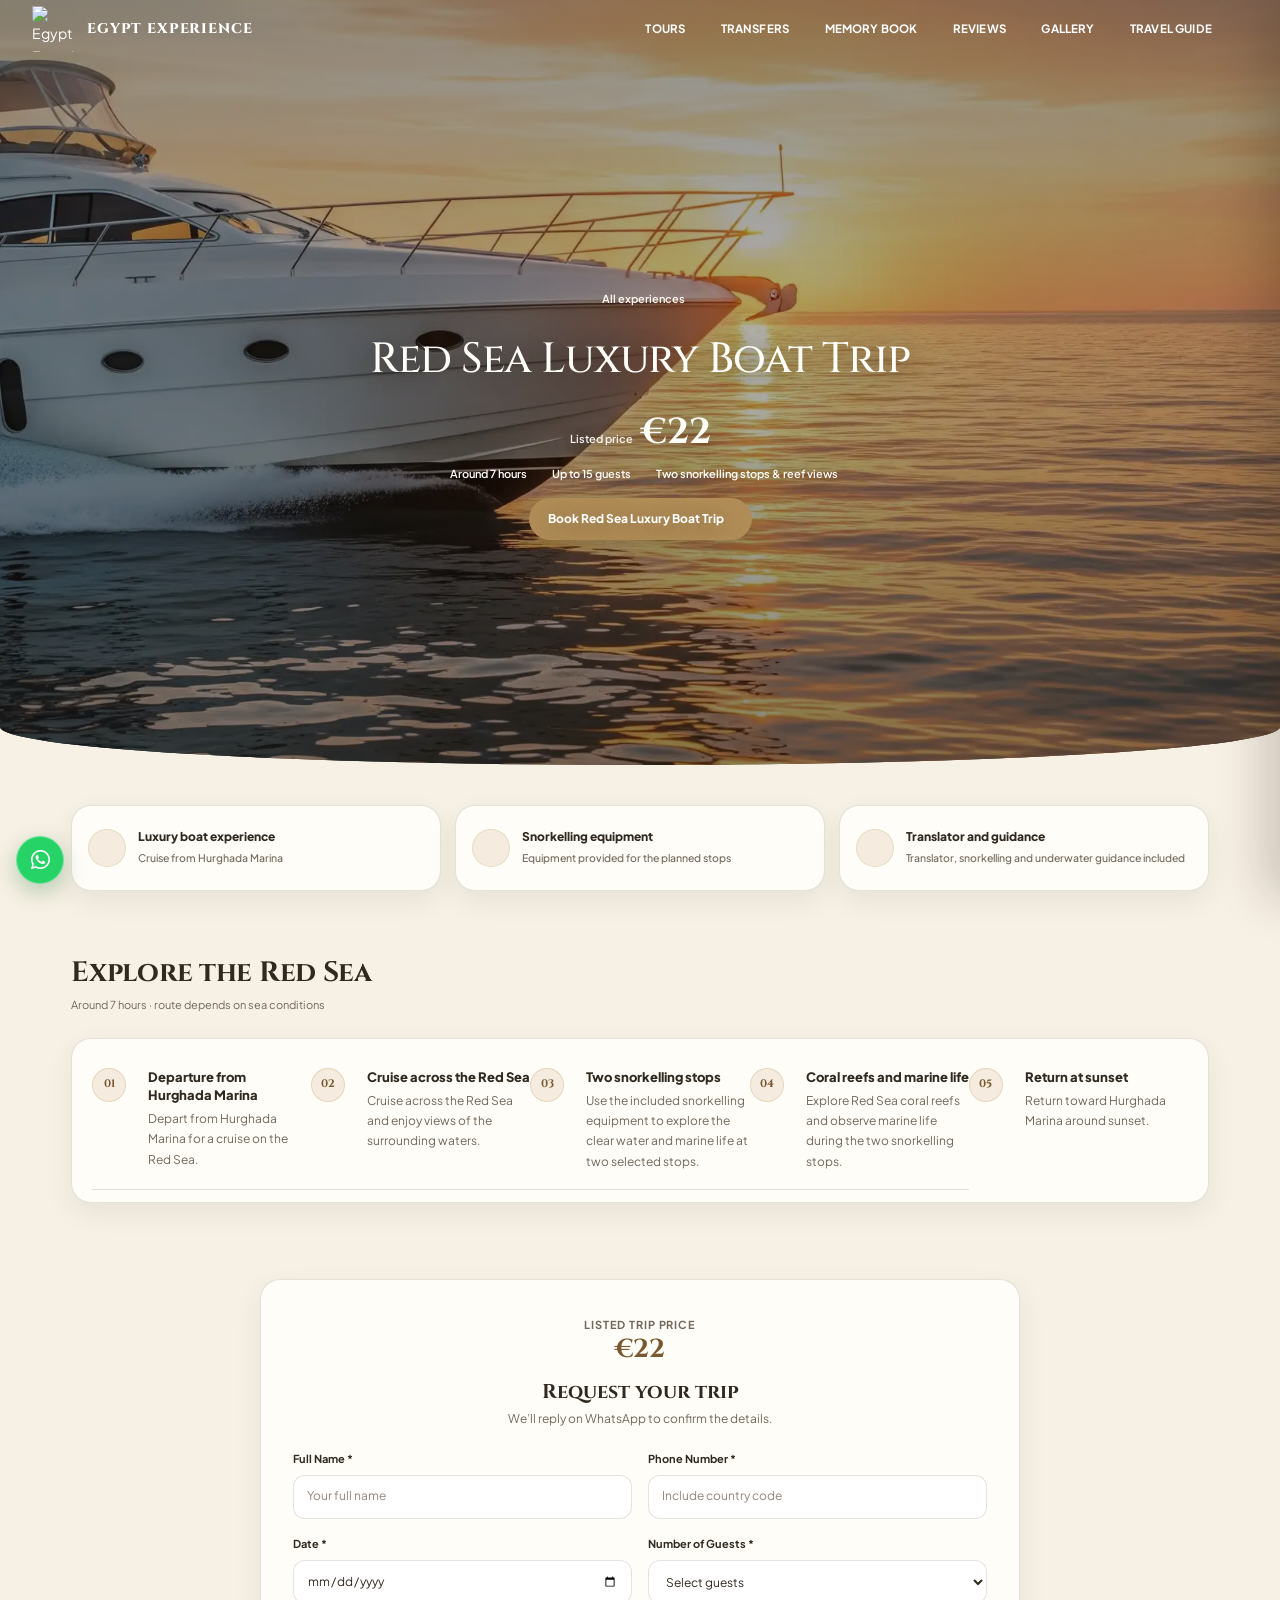
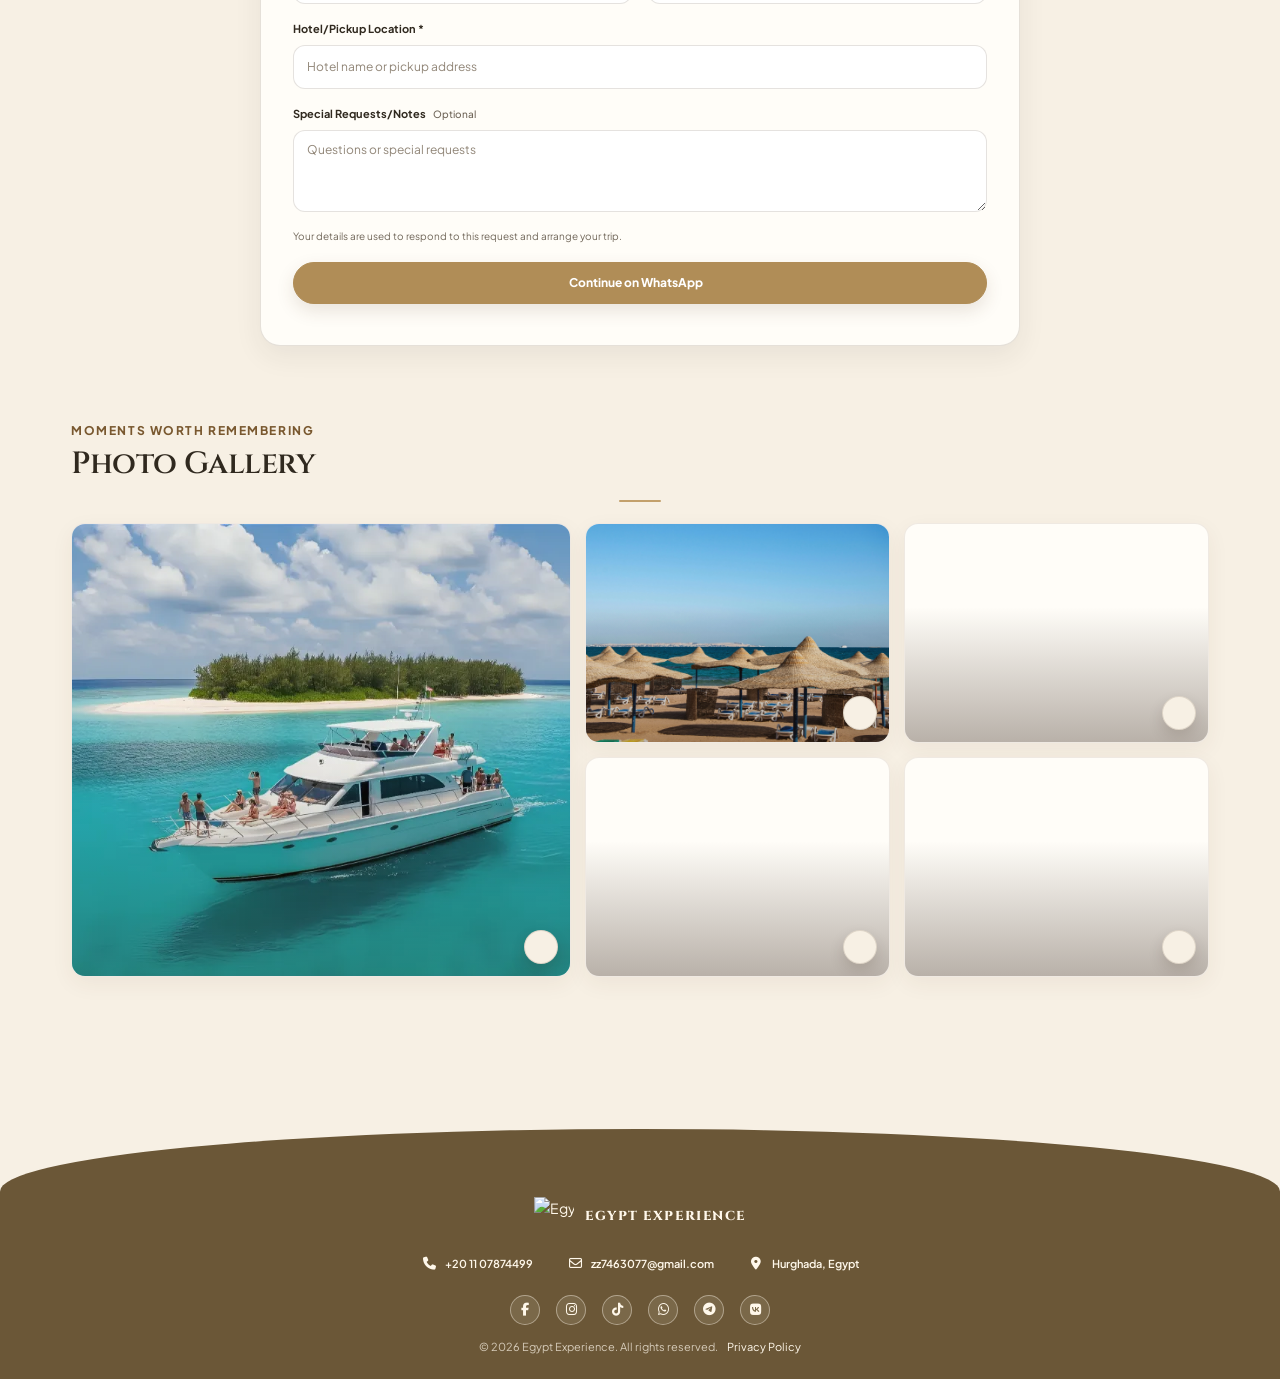
==== commit 1794106c: "Add files via upload" ====
--- a/Boat11.html
+++ b/Boat11.html
@@ -439,24 +439,24 @@
     <h2 class="gallery-title">Photo Gallery</h2>
   </div>
   <div class="gallery-grid">
-    <a class="gallery-item" href="front image 1.webp">
-      <img alt="Gallery photo 1" decoding="async" loading="lazy" src="front image 1.webp"/>
+    <a class="gallery-item" href="Boat1.webp">
+      <img alt="Gallery photo 1" decoding="async" loading="lazy" src="Boat1.webp"/>
       <div class="gallery-overlay"><div class="gallery-icon"><i data-lucide="maximize-2"></i></div></div>
     </a>
-    <a class="gallery-item" href="front image 2.webp">
-      <img alt="Gallery photo 2" decoding="async" loading="lazy" src="front image 2.webp"/>
+    <a class="gallery-item" href="Boat2.webp">
+      <img alt="Gallery photo 2" decoding="async" loading="lazy" src="Boat2.webp"/>
       <div class="gallery-overlay"><div class="gallery-icon"><i data-lucide="maximize-2"></i></div></div>
     </a>
-    <a class="gallery-item" href="front image 3.webp">
-      <img alt="Gallery photo 3" decoding="async" loading="lazy" src="front image 3.webp"/>
+    <a class="gallery-item" href="Boat3.webp">
+      <img alt="Gallery photo 3" decoding="async" loading="lazy" src="Boat3.webp"/>
       <div class="gallery-overlay"><div class="gallery-icon"><i data-lucide="maximize-2"></i></div></div>
     </a>
-    <a class="gallery-item" href="front image 4.webp">
-      <img alt="Gallery photo 4" decoding="async" loading="lazy" src="front image 4.webp"/>
+    <a class="gallery-item" href="Boat4.webp">
+      <img alt="Gallery photo 4" decoding="async" loading="lazy" src="Boat4.webp"/>
       <div class="gallery-overlay"><div class="gallery-icon"><i data-lucide="maximize-2"></i></div></div>
     </a>
-    <a class="gallery-item" href="front image 5.webp">
-      <img alt="Gallery photo 5" decoding="async" loading="lazy" src="front image 5.webp"/>
+    <a class="gallery-item" href="Boat5.webp">
+      <img alt="Gallery photo 5" decoding="async" loading="lazy" src="Boat5.webp"/>
       <div class="gallery-overlay"><div class="gallery-icon"><i data-lucide="maximize-2"></i></div></div>
     </a>
   </div>
